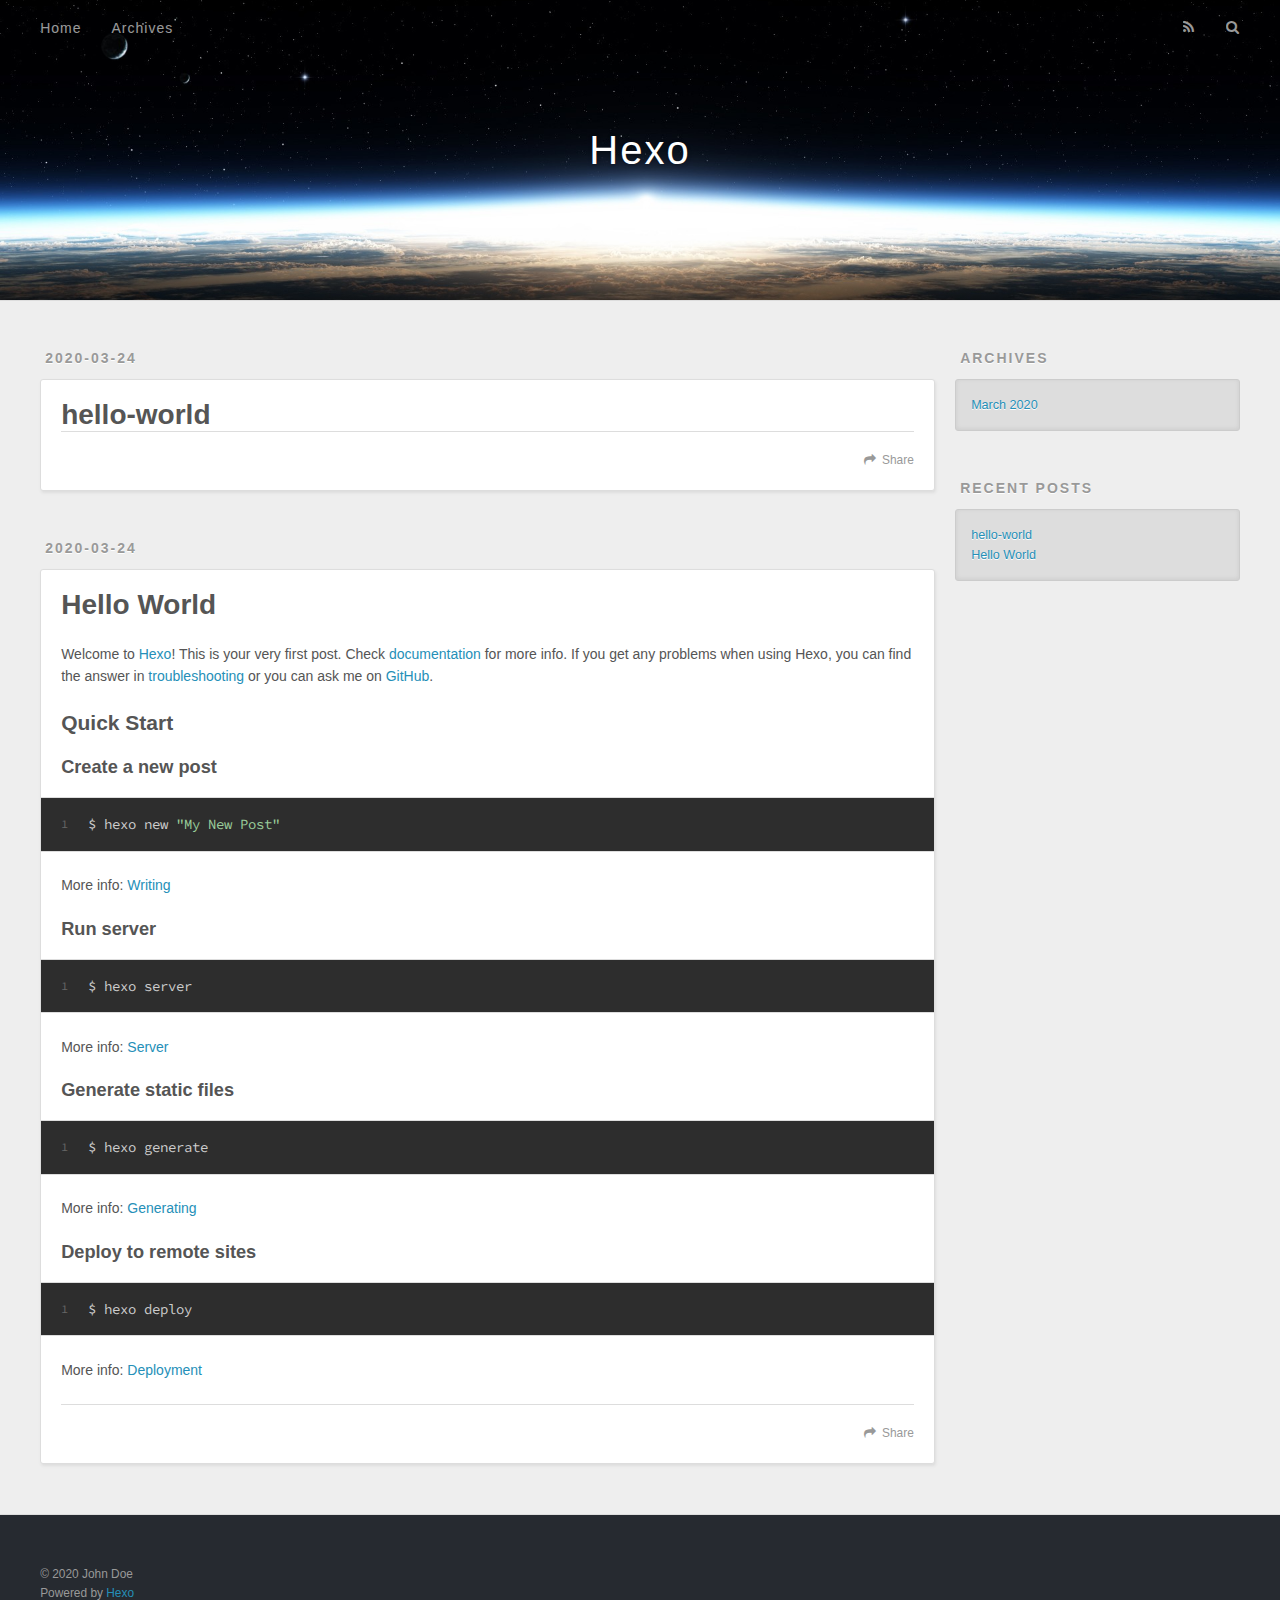
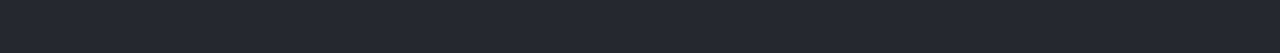
==== index.html @ cfe54799 "Site updated: 2020-03-24 01:51:57" ====
<!DOCTYPE html>
<html>
<head>
  <meta charset="utf-8">
  

  
  <title>Hexo</title>
  <meta name="viewport" content="width=device-width, initial-scale=1, maximum-scale=1">
  <meta property="og:type" content="website">
<meta property="og:title" content="Hexo">
<meta property="og:url" content="http://yoursite.com/index.html">
<meta property="og:site_name" content="Hexo">
<meta property="og:locale" content="en_US">
<meta property="article:author" content="John Doe">
<meta name="twitter:card" content="summary">
  
    <link rel="alternate" href="/atom.xml" title="Hexo" type="application/atom+xml">
  
  
    <link rel="icon" href="/favicon.png">
  
  
    <link href="//fonts.googleapis.com/css?family=Source+Code+Pro" rel="stylesheet" type="text/css">
  
  
<link rel="stylesheet" href="/css/style.css">

<meta name="generator" content="Hexo 4.2.0"></head>

<body>
  <div id="container">
    <div id="wrap">
      <header id="header">
  <div id="banner"></div>
  <div id="header-outer" class="outer">
    <div id="header-title" class="inner">
      <h1 id="logo-wrap">
        <a href="/" id="logo">Hexo</a>
      </h1>
      
    </div>
    <div id="header-inner" class="inner">
      <nav id="main-nav">
        <a id="main-nav-toggle" class="nav-icon"></a>
        
          <a class="main-nav-link" href="/">Home</a>
        
          <a class="main-nav-link" href="/archives">Archives</a>
        
      </nav>
      <nav id="sub-nav">
        
          <a id="nav-rss-link" class="nav-icon" href="/atom.xml" title="RSS Feed"></a>
        
        <a id="nav-search-btn" class="nav-icon" title="Search"></a>
      </nav>
      <div id="search-form-wrap">
        <form action="//google.com/search" method="get" accept-charset="UTF-8" class="search-form"><input type="search" name="q" class="search-form-input" placeholder="Search"><button type="submit" class="search-form-submit">&#xF002;</button><input type="hidden" name="sitesearch" value="http://yoursite.com"></form>
      </div>
    </div>
  </div>
</header>
      <div class="outer">
        <section id="main">
  
    <article id="post-hello-world-1" class="article article-type-post" itemscope itemprop="blogPost">
  <div class="article-meta">
    <a href="/2020/03/24/hello-world-1/" class="article-date">
  <time datetime="2020-03-23T17:51:36.000Z" itemprop="datePublished">2020-03-24</time>
</a>
    
  </div>
  <div class="article-inner">
    
    
      <header class="article-header">
        
  
    <h1 itemprop="name">
      <a class="article-title" href="/2020/03/24/hello-world-1/">hello-world</a>
    </h1>
  

      </header>
    
    <div class="article-entry" itemprop="articleBody">
      
        
      
    </div>
    <footer class="article-footer">
      <a data-url="http://yoursite.com/2020/03/24/hello-world-1/" data-id="ck84rowp70000jws6fnqh5do3" class="article-share-link">Share</a>
      
      
    </footer>
  </div>
  
</article>


  
    <article id="post-hello-world" class="article article-type-post" itemscope itemprop="blogPost">
  <div class="article-meta">
    <a href="/2020/03/24/hello-world/" class="article-date">
  <time datetime="2020-03-23T17:34:14.282Z" itemprop="datePublished">2020-03-24</time>
</a>
    
  </div>
  <div class="article-inner">
    
    
      <header class="article-header">
        
  
    <h1 itemprop="name">
      <a class="article-title" href="/2020/03/24/hello-world/">Hello World</a>
    </h1>
  

      </header>
    
    <div class="article-entry" itemprop="articleBody">
      
        <p>Welcome to <a href="https://hexo.io/" target="_blank" rel="noopener">Hexo</a>! This is your very first post. Check <a href="https://hexo.io/docs/" target="_blank" rel="noopener">documentation</a> for more info. If you get any problems when using Hexo, you can find the answer in <a href="https://hexo.io/docs/troubleshooting.html" target="_blank" rel="noopener">troubleshooting</a> or you can ask me on <a href="https://github.com/hexojs/hexo/issues" target="_blank" rel="noopener">GitHub</a>.</p>
<h2 id="Quick-Start"><a href="#Quick-Start" class="headerlink" title="Quick Start"></a>Quick Start</h2><h3 id="Create-a-new-post"><a href="#Create-a-new-post" class="headerlink" title="Create a new post"></a>Create a new post</h3><figure class="highlight bash"><table><tr><td class="gutter"><pre><span class="line">1</span><br></pre></td><td class="code"><pre><span class="line">$ hexo new <span class="string">"My New Post"</span></span><br></pre></td></tr></table></figure>

<p>More info: <a href="https://hexo.io/docs/writing.html" target="_blank" rel="noopener">Writing</a></p>
<h3 id="Run-server"><a href="#Run-server" class="headerlink" title="Run server"></a>Run server</h3><figure class="highlight bash"><table><tr><td class="gutter"><pre><span class="line">1</span><br></pre></td><td class="code"><pre><span class="line">$ hexo server</span><br></pre></td></tr></table></figure>

<p>More info: <a href="https://hexo.io/docs/server.html" target="_blank" rel="noopener">Server</a></p>
<h3 id="Generate-static-files"><a href="#Generate-static-files" class="headerlink" title="Generate static files"></a>Generate static files</h3><figure class="highlight bash"><table><tr><td class="gutter"><pre><span class="line">1</span><br></pre></td><td class="code"><pre><span class="line">$ hexo generate</span><br></pre></td></tr></table></figure>

<p>More info: <a href="https://hexo.io/docs/generating.html" target="_blank" rel="noopener">Generating</a></p>
<h3 id="Deploy-to-remote-sites"><a href="#Deploy-to-remote-sites" class="headerlink" title="Deploy to remote sites"></a>Deploy to remote sites</h3><figure class="highlight bash"><table><tr><td class="gutter"><pre><span class="line">1</span><br></pre></td><td class="code"><pre><span class="line">$ hexo deploy</span><br></pre></td></tr></table></figure>

<p>More info: <a href="https://hexo.io/docs/one-command-deployment.html" target="_blank" rel="noopener">Deployment</a></p>

      
    </div>
    <footer class="article-footer">
      <a data-url="http://yoursite.com/2020/03/24/hello-world/" data-id="ck84r37rr00008ns600z37lry" class="article-share-link">Share</a>
      
      
    </footer>
  </div>
  
</article>


  


</section>
        
          <aside id="sidebar">
  
    

  
    

  
    
  
    
  <div class="widget-wrap">
    <h3 class="widget-title">Archives</h3>
    <div class="widget">
      <ul class="archive-list"><li class="archive-list-item"><a class="archive-list-link" href="/archives/2020/03/">March 2020</a></li></ul>
    </div>
  </div>


  
    
  <div class="widget-wrap">
    <h3 class="widget-title">Recent Posts</h3>
    <div class="widget">
      <ul>
        
          <li>
            <a href="/2020/03/24/hello-world-1/">hello-world</a>
          </li>
        
          <li>
            <a href="/2020/03/24/hello-world/">Hello World</a>
          </li>
        
      </ul>
    </div>
  </div>

  
</aside>
        
      </div>
      <footer id="footer">
  
  <div class="outer">
    <div id="footer-info" class="inner">
      &copy; 2020 John Doe<br>
      Powered by <a href="http://hexo.io/" target="_blank">Hexo</a>
    </div>
  </div>
</footer>
    </div>
    <nav id="mobile-nav">
  
    <a href="/" class="mobile-nav-link">Home</a>
  
    <a href="/archives" class="mobile-nav-link">Archives</a>
  
</nav>
    

<script src="//ajax.googleapis.com/ajax/libs/jquery/2.0.3/jquery.min.js"></script>


  
<link rel="stylesheet" href="/fancybox/jquery.fancybox.css">

  
<script src="/fancybox/jquery.fancybox.pack.js"></script>




<script src="/js/script.js"></script>




  </div>
</body>
</html>
---- css/style.css ----
body {
  width: 100%;
}
body:before,
body:after {
  content: "";
  display: table;
}
body:after {
  clear: both;
}
html,
body,
div,
span,
applet,
object,
iframe,
h1,
h2,
h3,
h4,
h5,
h6,
p,
blockquote,
pre,
a,
abbr,
acronym,
address,
big,
cite,
code,
del,
dfn,
em,
img,
ins,
kbd,
q,
s,
samp,
small,
strike,
strong,
sub,
sup,
tt,
var,
dl,
dt,
dd,
ol,
ul,
li,
fieldset,
form,
label,
legend,
table,
caption,
tbody,
tfoot,
thead,
tr,
th,
td {
  margin: 0;
  padding: 0;
  border: 0;
  outline: 0;
  font-weight: inherit;
  font-style: inherit;
  font-family: inherit;
  font-size: 100%;
  vertical-align: baseline;
}
body {
  line-height: 1;
  color: #000;
  background: #fff;
}
ol,
ul {
  list-style: none;
}
table {
  border-collapse: separate;
  border-spacing: 0;
  vertical-align: middle;
}
caption,
th,
td {
  text-align: left;
  font-weight: normal;
  vertical-align: middle;
}
a img {
  border: none;
}
input,
button {
  margin: 0;
  padding: 0;
}
input::-moz-focus-inner,
button::-moz-focus-inner {
  border: 0;
  padding: 0;
}
@font-face {
  font-family: FontAwesome;
  font-style: normal;
  font-weight: normal;
  src: url("fonts/fontawesome-webfont.eot?v=#4.0.3");
  src: url("fonts/fontawesome-webfont.eot?#iefix&v=#4.0.3") format("embedded-opentype"), url("fonts/fontawesome-webfont.woff?v=#4.0.3") format("woff"), url("fonts/fontawesome-webfont.ttf?v=#4.0.3") format("truetype"), url("fonts/fontawesome-webfont.svg#fontawesomeregular?v=#4.0.3") format("svg");
}
html,
body,
#container {
  height: 100%;
}
body {
  background: #eee;
  font: 14px -apple-system, BlinkMacSystemFont, "Segoe UI", "Roboto", "Oxygen", "Ubuntu", "Cantarell", "Fira Sans", "Droid Sans", "Helvetica Neue", sans-serif;
  -webkit-text-size-adjust: 100%;
}
.outer {
  max-width: 1220px;
  margin: 0 auto;
  padding: 0 20px;
}
.outer:before,
.outer:after {
  content: "";
  display: table;
}
.outer:after {
  clear: both;
}
.inner {
  display: inline;
  float: left;
  width: 98.33333333333333%;
  margin: 0 0.833333333333333%;
}
.left,
.alignleft {
  float: left;
}
.right,
.alignright {
  float: right;
}
.clear {
  clear: both;
}
#container {
  position: relative;
}
.mobile-nav-on {
  overflow: hidden;
}
#wrap {
  height: 100%;
  width: 100%;
  position: absolute;
  top: 0;
  left: 0;
  -webkit-transition: 0.2s ease-out;
  -moz-transition: 0.2s ease-out;
  -ms-transition: 0.2s ease-out;
  transition: 0.2s ease-out;
  z-index: 1;
  background: #eee;
}
.mobile-nav-on #wrap {
  left: 280px;
}
@media screen and (min-width: 768px) {
  #main {
    display: inline;
    float: left;
    width: 73.33333333333333%;
    margin: 0 0.833333333333333%;
  }
}
.article-date,
.article-category-link,
.archive-year,
.widget-title {
  text-decoration: none;
  text-transform: uppercase;
  letter-spacing: 2px;
  color: #999;
  margin-bottom: 1em;
  margin-left: 5px;
  line-height: 1em;
  text-shadow: 0 1px #fff;
  font-weight: bold;
}
.article-inner,
.archive-article-inner {
  background: #fff;
  -webkit-box-shadow: 1px 2px 3px #ddd;
  box-shadow: 1px 2px 3px #ddd;
  border: 1px solid #ddd;
  border-radius: 3px;
}
.article-entry h1,
.widget h1 {
  font-size: 2em;
}
.article-entry h2,
.widget h2 {
  font-size: 1.5em;
}
.article-entry h3,
.widget h3 {
  font-size: 1.3em;
}
.article-entry h4,
.widget h4 {
  font-size: 1.2em;
}
.article-entry h5,
.widget h5 {
  font-size: 1em;
}
.article-entry h6,
.widget h6 {
  font-size: 1em;
  color: #999;
}
.article-entry hr,
.widget hr {
  border: 1px dashed #ddd;
}
.article-entry strong,
.widget strong {
  font-weight: bold;
}
.article-entry em,
.widget em,
.article-entry cite,
.widget cite {
  font-style: italic;
}
.article-entry sup,
.widget sup,
.article-entry sub,
.widget sub {
  font-size: 0.75em;
  line-height: 0;
  position: relative;
  vertical-align: baseline;
}
.article-entry sup,
.widget sup {
  top: -0.5em;
}
.article-entry sub,
.widget sub {
  bottom: -0.2em;
}
.article-entry small,
.widget small {
  font-size: 0.85em;
}
.article-entry acronym,
.widget acronym,
.article-entry abbr,
.widget abbr {
  border-bottom: 1px dotted;
}
.article-entry ul,
.widget ul,
.article-entry ol,
.widget ol,
.article-entry dl,
.widget dl {
  margin: 0 20px;
  line-height: 1.6em;
}
.article-entry ul ul,
.widget ul ul,
.article-entry ol ul,
.widget ol ul,
.article-entry ul ol,
.widget ul ol,
.article-entry ol ol,
.widget ol ol {
  margin-top: 0;
  margin-bottom: 0;
}
.article-entry ul,
.widget ul {
  list-style: disc;
}
.article-entry ol,
.widget ol {
  list-style: decimal;
}
.article-entry dt,
.widget dt {
  font-weight: bold;
}
#header {
  height: 300px;
  position: relative;
  border-bottom: 1px solid #ddd;
}
#header:before,
#header:after {
  content: "";
  position: absolute;
  left: 0;
  right: 0;
  height: 40px;
}
#header:before {
  top: 0;
  background: -webkit-linear-gradient(rgba(0,0,0,0.2), transparent);
  background: -moz-linear-gradient(rgba(0,0,0,0.2), transparent);
  background: -ms-linear-gradient(rgba(0,0,0,0.2), transparent);
  background: linear-gradient(rgba(0,0,0,0.2), transparent);
}
#header:after {
  bottom: 0;
  background: -webkit-linear-gradient(transparent, rgba(0,0,0,0.2));
  background: -moz-linear-gradient(transparent, rgba(0,0,0,0.2));
  background: -ms-linear-gradient(transparent, rgba(0,0,0,0.2));
  background: linear-gradient(transparent, rgba(0,0,0,0.2));
}
#header-outer {
  height: 100%;
  position: relative;
}
#header-inner {
  position: relative;
  overflow: hidden;
}
#banner {
  position: absolute;
  top: 0;
  left: 0;
  width: 100%;
  height: 100%;
  background: url("images/banner.jpg") center #000;
  -webkit-background-size: cover;
  -moz-background-size: cover;
  background-size: cover;
  z-index: -1;
}
#header-title {
  text-align: center;
  height: 40px;
  position: absolute;
  top: 50%;
  left: 0;
  margin-top: -20px;
}
#logo,
#subtitle {
  text-decoration: none;
  color: #fff;
  font-weight: 300;
  text-shadow: 0 1px 4px rgba(0,0,0,0.3);
}
#logo {
  font-size: 40px;
  line-height: 40px;
  letter-spacing: 2px;
}
#subtitle {
  font-size: 16px;
  line-height: 16px;
  letter-spacing: 1px;
}
#subtitle-wrap {
  margin-top: 16px;
}
#main-nav {
  float: left;
  margin-left: -15px;
}
.nav-icon,
.main-nav-link {
  float: left;
  color: #fff;
  opacity: 0.6;
  text-decoration: none;
  text-shadow: 0 1px rgba(0,0,0,0.2);
  -webkit-transition: opacity 0.2s;
  -moz-transition: opacity 0.2s;
  -ms-transition: opacity 0.2s;
  transition: opacity 0.2s;
  display: block;
  padding: 20px 15px;
}
.nav-icon:hover,
.main-nav-link:hover {
  opacity: 1;
}
.nav-icon {
  font-family: FontAwesome;
  text-align: center;
  font-size: 14px;
  width: 14px;
  height: 14px;
  padding: 20px 15px;
  position: relative;
  cursor: pointer;
}
.main-nav-link {
  font-weight: 300;
  letter-spacing: 1px;
}
@media screen and (max-width: 479px) {
  .main-nav-link {
    display: none;
  }
}
#main-nav-toggle {
  display: none;
}
#main-nav-toggle:before {
  content: "\f0c9";
}
@media screen and (max-width: 479px) {
  #main-nav-toggle {
    display: block;
  }
}
#sub-nav {
  float: right;
  margin-right: -15px;
}
#nav-rss-link:before {
  content: "\f09e";
}
#nav-search-btn:before {
  content: "\f002";
}
#search-form-wrap {
  position: absolute;
  top: 15px;
  width: 150px;
  height: 30px;
  right: -150px;
  opacity: 0;
  -webkit-transition: 0.2s ease-out;
  -moz-transition: 0.2s ease-out;
  -ms-transition: 0.2s ease-out;
  transition: 0.2s ease-out;
}
#search-form-wrap.on {
  opacity: 1;
  right: 0;
}
@media screen and (max-width: 479px) {
  #search-form-wrap {
    width: 100%;
    right: -100%;
  }
}
.search-form {
  position: absolute;
  top: 0;
  left: 0;
  right: 0;
  background: #fff;
  padding: 5px 15px;
  border-radius: 15px;
  -webkit-box-shadow: 0 0 10px rgba(0,0,0,0.3);
  box-shadow: 0 0 10px rgba(0,0,0,0.3);
}
.search-form-input {
  border: none;
  background: none;
  color: #555;
  width: 100%;
  font: 13px -apple-system, BlinkMacSystemFont, "Segoe UI", "Roboto", "Oxygen", "Ubuntu", "Cantarell", "Fira Sans", "Droid Sans", "Helvetica Neue", sans-serif;
  outline: none;
}
.search-form-input::-webkit-search-results-decoration,
.search-form-input::-webkit-search-cancel-button {
  -webkit-appearance: none;
}
.search-form-submit {
  position: absolute;
  top: 50%;
  right: 10px;
  margin-top: -7px;
  font: 13px FontAwesome;
  border: none;
  background: none;
  color: #bbb;
  cursor: pointer;
}
.search-form-submit:hover,
.search-form-submit:focus {
  color: #777;
}
.article {
  margin: 50px 0;
}
.article-inner {
  overflow: hidden;
}
.article-meta:before,
.article-meta:after {
  content: "";
  display: table;
}
.article-meta:after {
  clear: both;
}
.article-date {
  float: left;
}
.article-category {
  float: left;
  line-height: 1em;
  color: #ccc;
  text-shadow: 0 1px #fff;
  margin-left: 8px;
}
.article-category:before {
  content: "\2022";
}
.article-category-link {
  margin: 0 12px 1em;
}
.article-header {
  padding: 20px 20px 0;
}
.article-title {
  text-decoration: none;
  font-size: 2em;
  font-weight: bold;
  color: #555;
  line-height: 1.1em;
  -webkit-transition: color 0.2s;
  -moz-transition: color 0.2s;
  -ms-transition: color 0.2s;
  transition: color 0.2s;
}
a.article-title:hover {
  color: #258fb8;
}
.article-entry {
  color: #555;
  padding: 0 20px;
}
.article-entry:before,
.article-entry:after {
  content: "";
  display: table;
}
.article-entry:after {
  clear: both;
}
.article-entry p,
.article-entry table {
  line-height: 1.6em;
  margin: 1.6em 0;
}
.article-entry h1,
.article-entry h2,
.article-entry h3,
.article-entry h4,
.article-entry h5,
.article-entry h6 {
  font-weight: bold;
}
.article-entry h1,
.article-entry h2,
.article-entry h3,
.article-entry h4,
.article-entry h5,
.article-entry h6 {
  line-height: 1.1em;
  margin: 1.1em 0;
}
.article-entry a {
  color: #258fb8;
  text-decoration: none;
}
.article-entry a:hover {
  text-decoration: underline;
}
.article-entry ul,
.article-entry ol,
.article-entry dl {
  margin-top: 1.6em;
  margin-bottom: 1.6em;
}
.article-entry img,
.article-entry video {
  max-width: 100%;
  height: auto;
  display: block;
  margin: auto;
}
.article-entry iframe {
  border: none;
}
.article-entry table {
  width: 100%;
  border-collapse: collapse;
  border-spacing: 0;
}
.article-entry th {
  font-weight: bold;
  border-bottom: 3px solid #ddd;
  padding-bottom: 0.5em;
}
.article-entry td {
  border-bottom: 1px solid #ddd;
  padding: 10px 0;
}
.article-entry blockquote {
  font-family: Georgia, "Times New Roman", serif;
  font-size: 1.4em;
  margin: 1.6em 20px;
  text-align: center;
}
.article-entry blockquote footer {
  font-size: 14px;
  margin: 1.6em 0;
  font-family: -apple-system, BlinkMacSystemFont, "Segoe UI", "Roboto", "Oxygen", "Ubuntu", "Cantarell", "Fira Sans", "Droid Sans", "Helvetica Neue", sans-serif;
}
.article-entry blockquote footer cite:before {
  content: "—";
  padding: 0 0.5em;
}
.article-entry .pullquote {
  text-align: left;
  width: 45%;
  margin: 0;
}
.article-entry .pullquote.left {
  margin-left: 0.5em;
  margin-right: 1em;
}
.article-entry .pullquote.right {
  margin-right: 0.5em;
  margin-left: 1em;
}
.article-entry .caption {
  color: #999;
  display: block;
  font-size: 0.9em;
  margin-top: 0.5em;
  position: relative;
  text-align: center;
}
.article-entry .video-container {
  position: relative;
  padding-top: 56.25%;
  height: 0;
  overflow: hidden;
}
.article-entry .video-container iframe,
.article-entry .video-container object,
.article-entry .video-container embed {
  position: absolute;
  top: 0;
  left: 0;
  width: 100%;
  height: 100%;
  margin-top: 0;
}
.article-more-link a {
  display: inline-block;
  line-height: 1em;
  padding: 6px 15px;
  border-radius: 15px;
  background: #eee;
  color: #999;
  text-shadow: 0 1px #fff;
  text-decoration: none;
}
.article-more-link a:hover {
  background: #258fb8;
  color: #fff;
  text-decoration: none;
  text-shadow: 0 1px #1e7293;
}
.article-footer {
  font-size: 0.85em;
  line-height: 1.6em;
  border-top: 1px solid #ddd;
  padding-top: 1.6em;
  margin: 0 20px 20px;
}
.article-footer:before,
.article-footer:after {
  content: "";
  display: table;
}
.article-footer:after {
  clear: both;
}
.article-footer a {
  color: #999;
  text-decoration: none;
}
.article-footer a:hover {
  color: #555;
}
.article-tag-list-item {
  float: left;
  margin-right: 10px;
}
.article-tag-list-link:before {
  content: "#";
}
.article-comment-link {
  float: right;
}
.article-comment-link:before {
  content: "\f075";
  font-family: FontAwesome;
  padding-right: 8px;
}
.article-share-link {
  cursor: pointer;
  float: right;
  margin-left: 20px;
}
.article-share-link:before {
  content: "\f064";
  font-family: FontAwesome;
  padding-right: 6px;
}
#article-nav {
  position: relative;
}
#article-nav:before,
#article-nav:after {
  content: "";
  display: table;
}
#article-nav:after {
  clear: both;
}
@media screen and (min-width: 768px) {
  #article-nav {
    margin: 50px 0;
  }
  #article-nav:before {
    width: 8px;
    height: 8px;
    position: absolute;
    top: 50%;
    left: 50%;
    margin-top: -4px;
    margin-left: -4px;
    content: "";
    border-radius: 50%;
    background: #ddd;
    -webkit-box-shadow: 0 1px 2px #fff;
    box-shadow: 0 1px 2px #fff;
  }
}
.article-nav-link-wrap {
  text-decoration: none;
  text-shadow: 0 1px #fff;
  color: #999;
  -webkit-box-sizing: border-box;
  -moz-box-sizing: border-box;
  box-sizing: border-box;
  margin-top: 50px;
  text-align: center;
  display: block;
}
.article-nav-link-wrap:hover {
  color: #555;
}
@media screen and (min-width: 768px) {
  .article-nav-link-wrap {
    width: 50%;
    margin-top: 0;
  }
}
@media screen and (min-width: 768px) {
  #article-nav-newer {
    float: left;
    text-align: right;
    padding-right: 20px;
  }
}
@media screen and (min-width: 768px) {
  #article-nav-older {
    float: right;
    text-align: left;
    padding-left: 20px;
  }
}
.article-nav-caption {
  text-transform: uppercase;
  letter-spacing: 2px;
  color: #ddd;
  line-height: 1em;
  font-weight: bold;
}
#article-nav-newer .article-nav-caption {
  margin-right: -2px;
}
.article-nav-title {
  font-size: 0.85em;
  line-height: 1.6em;
  margin-top: 0.5em;
}
.article-share-box {
  position: absolute;
  display: none;
  background: #fff;
  -webkit-box-shadow: 1px 2px 10px rgba(0,0,0,0.2);
  box-shadow: 1px 2px 10px rgba(0,0,0,0.2);
  border-radius: 3px;
  margin-left: -145px;
  overflow: hidden;
  z-index: 1;
}
.article-share-box.on {
  display: block;
}
.article-share-input {
  width: 100%;
  background: none;
  -webkit-box-sizing: border-box;
  -moz-box-sizing: border-box;
  box-sizing: border-box;
  font: 14px -apple-system, BlinkMacSystemFont, "Segoe UI", "Roboto", "Oxygen", "Ubuntu", "Cantarell", "Fira Sans", "Droid Sans", "Helvetica Neue", sans-serif;
  padding: 0 15px;
  color: #555;
  outline: none;
  border: 1px solid #ddd;
  border-radius: 3px 3px 0 0;
  height: 36px;
  line-height: 36px;
}
.article-share-links {
  background: #eee;
}
.article-share-links:before,
.article-share-links:after {
  content: "";
  display: table;
}
.article-share-links:after {
  clear: both;
}
.article-share-twitter,
.article-share-facebook,
.article-share-pinterest,
.article-share-google {
  width: 50px;
  height: 36px;
  display: block;
  float: left;
  position: relative;
  color: #999;
  text-shadow: 0 1px #fff;
}
.article-share-twitter:before,
.article-share-facebook:before,
.article-share-pinterest:before,
.article-share-google:before {
  font-size: 20px;
  font-family: FontAwesome;
  width: 20px;
  height: 20px;
  position: absolute;
  top: 50%;
  left: 50%;
  margin-top: -10px;
  margin-left: -10px;
  text-align: center;
}
.article-share-twitter:hover,
.article-share-facebook:hover,
.article-share-pinterest:hover,
.article-share-google:hover {
  color: #fff;
}
.article-share-twitter:before {
  content: "\f099";
}
.article-share-twitter:hover {
  background: #00aced;
  text-shadow: 0 1px #008abe;
}
.article-share-facebook:before {
  content: "\f09a";
}
.article-share-facebook:hover {
  background: #3b5998;
  text-shadow: 0 1px #2f477a;
}
.article-share-pinterest:before {
  content: "\f0d2";
}
.article-share-pinterest:hover {
  background: #cb2027;
  text-shadow: 0 1px #a21a1f;
}
.article-share-google:before {
  content: "\f0d5";
}
.article-share-google:hover {
  background: #dd4b39;
  text-shadow: 0 1px #be3221;
}
.article-gallery {
  background: #000;
  position: relative;
}
.article-gallery-photos {
  position: relative;
  overflow: hidden;
}
.article-gallery-img {
  display: none;
  max-width: 100%;
}
.article-gallery-img:first-child {
  display: block;
}
.article-gallery-img.loaded {
  position: absolute;
  display: block;
}
.article-gallery-img img {
  display: block;
  max-width: 100%;
  margin: 0 auto;
}
#comments {
  background: #fff;
  -webkit-box-shadow: 1px 2px 3px #ddd;
  box-shadow: 1px 2px 3px #ddd;
  padding: 20px;
  border: 1px solid #ddd;
  border-radius: 3px;
  margin: 50px 0;
}
#comments a {
  color: #258fb8;
}
.archives-wrap {
  margin: 50px 0;
}
.archives:before,
.archives:after {
  content: "";
  display: table;
}
.archives:after {
  clear: both;
}
.archive-year-wrap {
  margin-bottom: 1em;
}
.archives {
  -webkit-column-gap: 10px;
  -moz-column-gap: 10px;
  column-gap: 10px;
}
@media screen and (min-width: 480px) and (max-width: 767px) {
  .archives {
    -webkit-column-count: 2;
    -moz-column-count: 2;
    column-count: 2;
  }
}
@media screen and (min-width: 768px) {
  .archives {
    -webkit-column-count: 3;
    -moz-column-count: 3;
    column-count: 3;
  }
}
.archive-article {
  -webkit-column-break-inside: avoid;
  page-break-inside: avoid;
  overflow: hidden;
  break-inside: avoid-column;
}
.archive-article-inner {
  padding: 10px;
  margin-bottom: 15px;
}
.archive-article-title {
  text-decoration: none;
  font-weight: bold;
  color: #555;
  -webkit-transition: color 0.2s;
  -moz-transition: color 0.2s;
  -ms-transition: color 0.2s;
  transition: color 0.2s;
  line-height: 1.6em;
}
.archive-article-title:hover {
  color: #258fb8;
}
.archive-article-footer {
  margin-top: 1em;
}
.archive-article-date {
  color: #999;
  text-decoration: none;
  font-size: 0.85em;
  line-height: 1em;
  margin-bottom: 0.5em;
  display: block;
}
#page-nav {
  margin: 50px auto;
  background: #fff;
  -webkit-box-shadow: 1px 2px 3px #ddd;
  box-shadow: 1px 2px 3px #ddd;
  border: 1px solid #ddd;
  border-radius: 3px;
  text-align: center;
  color: #999;
  overflow: hidden;
}
#page-nav:before,
#page-nav:after {
  content: "";
  display: table;
}
#page-nav:after {
  clear: both;
}
#page-nav a,
#page-nav span {
  padding: 10px 20px;
  line-height: 1;
  height: 2ex;
}
#page-nav a {
  color: #999;
  text-decoration: none;
}
#page-nav a:hover {
  background: #999;
  color: #fff;
}
#page-nav .prev {
  float: left;
}
#page-nav .next {
  float: right;
}
#page-nav .page-number {
  display: inline-block;
}
@media screen and (max-width: 479px) {
  #page-nav .page-number {
    display: none;
  }
}
#page-nav .current {
  color: #555;
  font-weight: bold;
}
#page-nav .space {
  color: #ddd;
}
#footer {
  background: #262a30;
  padding: 50px 0;
  border-top: 1px solid #ddd;
  color: #999;
}
#footer a {
  color: #258fb8;
  text-decoration: none;
}
#footer a:hover {
  text-decoration: underline;
}
#footer-info {
  line-height: 1.6em;
  font-size: 0.85em;
}
.article-entry pre,
.article-entry .highlight {
  background: #2d2d2d;
  margin: 0 -20px;
  padding: 15px 20px;
  border-style: solid;
  border-color: #ddd;
  border-width: 1px 0;
  overflow: auto;
  color: #ccc;
  line-height: 22.400000000000002px;
}
.article-entry .highlight .gutter pre,
.article-entry .gist .gist-file .gist-data .line-numbers {
  color: #666;
  font-size: 0.85em;
}
.article-entry pre,
.article-entry code {
  font-family: "Source Code Pro", Consolas, Monaco, Menlo, Consolas, monospace;
}
.article-entry code {
  background: #eee;
  text-shadow: 0 1px #fff;
  padding: 0 0.3em;
}
.article-entry pre code {
  background: none;
  text-shadow: none;
  padding: 0;
}
.article-entry .highlight pre {
  border: none;
  margin: 0;
  padding: 0;
}
.article-entry .highlight table {
  margin: 0;
  width: auto;
}
.article-entry .highlight td {
  border: none;
  padding: 0;
}
.article-entry .highlight figcaption {
  font-size: 0.85em;
  color: #999;
  line-height: 1em;
  margin-bottom: 1em;
}
.article-entry .highlight figcaption:before,
.article-entry .highlight figcaption:after {
  content: "";
  display: table;
}
.article-entry .highlight figcaption:after {
  clear: both;
}
.article-entry .highlight figcaption a {
  float: right;
}
.article-entry .highlight .gutter pre {
  text-align: right;
  padding-right: 20px;
}
.article-entry .highlight .line {
  height: 22.400000000000002px;
}
.article-entry .highlight .line.marked {
  background: #515151;
}
.article-entry .gist {
  margin: 0 -20px;
  border-style: solid;
  border-color: #ddd;
  border-width: 1px 0;
  background: #2d2d2d;
  padding: 15px 20px 15px 0;
}
.article-entry .gist .gist-file {
  border: none;
  font-family: "Source Code Pro", Consolas, Monaco, Menlo, Consolas, monospace;
  margin: 0;
}
.article-entry .gist .gist-file .gist-data {
  background: none;
  border: none;
}
.article-entry .gist .gist-file .gist-data .line-numbers {
  background: none;
  border: none;
  padding: 0 20px 0 0;
}
.article-entry .gist .gist-file .gist-data .line-data {
  padding: 0 !important;
}
.article-entry .gist .gist-file .highlight {
  margin: 0;
  padding: 0;
  border: none;
}
.article-entry .gist .gist-file .gist-meta {
  background: #2d2d2d;
  color: #999;
  font: 0.85em -apple-system, BlinkMacSystemFont, "Segoe UI", "Roboto", "Oxygen", "Ubuntu", "Cantarell", "Fira Sans", "Droid Sans", "Helvetica Neue", sans-serif;
  text-shadow: 0 0;
  padding: 0;
  margin-top: 1em;
  margin-left: 20px;
}
.article-entry .gist .gist-file .gist-meta a {
  color: #258fb8;
  font-weight: normal;
}
.article-entry .gist .gist-file .gist-meta a:hover {
  text-decoration: underline;
}
pre .comment,
pre .title {
  color: #999;
}
pre .variable,
pre .attribute,
pre .tag,
pre .regexp,
pre .ruby .constant,
pre .xml .tag .title,
pre .xml .pi,
pre .xml .doctype,
pre .html .doctype,
pre .css .id,
pre .css .class,
pre .css .pseudo {
  color: #f2777a;
}
pre .number,
pre .preprocessor,
pre .built_in,
pre .literal,
pre .params,
pre .constant {
  color: #f99157;
}
pre .class,
pre .ruby .class .title,
pre .css .rules .attribute {
  color: #9c9;
}
pre .string,
pre .value,
pre .inheritance,
pre .header,
pre .ruby .symbol,
pre .xml .cdata {
  color: #9c9;
}
pre .css .hexcolor {
  color: #6cc;
}
pre .function,
pre .python .decorator,
pre .python .title,
pre .ruby .function .title,
pre .ruby .title .keyword,
pre .perl .sub,
pre .javascript .title,
pre .coffeescript .title {
  color: #69c;
}
pre .keyword,
pre .javascript .function {
  color: #c9c;
}
@media screen and (max-width: 479px) {
  #mobile-nav {
    position: absolute;
    top: 0;
    left: 0;
    width: 280px;
    height: 100%;
    background: #191919;
    border-right: 1px solid #fff;
  }
}
@media screen and (max-width: 479px) {
  .mobile-nav-link {
    display: block;
    color: #999;
    text-decoration: none;
    padding: 15px 20px;
    font-weight: bold;
  }
  .mobile-nav-link:hover {
    color: #fff;
  }
}
@media screen and (min-width: 768px) {
  #sidebar {
    display: inline;
    float: left;
    width: 23.333333333333332%;
    margin: 0 0.833333333333333%;
  }
}
.widget-wrap {
  margin: 50px 0;
}
.widget {
  color: #777;
  text-shadow: 0 1px #fff;
  background: #ddd;
  -webkit-box-shadow: 0 -1px 4px #ccc inset;
  box-shadow: 0 -1px 4px #ccc inset;
  border: 1px solid #ccc;
  padding: 15px;
  border-radius: 3px;
}
.widget a {
  color: #258fb8;
  text-decoration: none;
}
.widget a:hover {
  text-decoration: underline;
}
.widget ul ul,
.widget ol ul,
.widget dl ul,
.widget ul ol,
.widget ol ol,
.widget dl ol,
.widget ul dl,
.widget ol dl,
.widget dl dl {
  margin-left: 15px;
  list-style: disc;
}
.widget {
  line-height: 1.6em;
  word-wrap: break-word;
  font-size: 0.9em;
}
.widget ul,
.widget ol {
  list-style: none;
  margin: 0;
}
.widget ul ul,
.widget ol ul,
.widget ul ol,
.widget ol ol {
  margin: 0 20px;
}
.widget ul ul,
.widget ol ul {
  list-style: disc;
}
.widget ul ol,
.widget ol ol {
  list-style: decimal;
}
.category-list-count,
.tag-list-count,
.archive-list-count {
  padding-left: 5px;
  color: #999;
  font-size: 0.85em;
}
.category-list-count:before,
.tag-list-count:before,
.archive-list-count:before {
  content: "(";
}
.category-list-count:after,
.tag-list-count:after,
.archive-list-count:after {
  content: ")";
}
.tagcloud a {
  margin-right: 5px;
  display: inline-block;
}
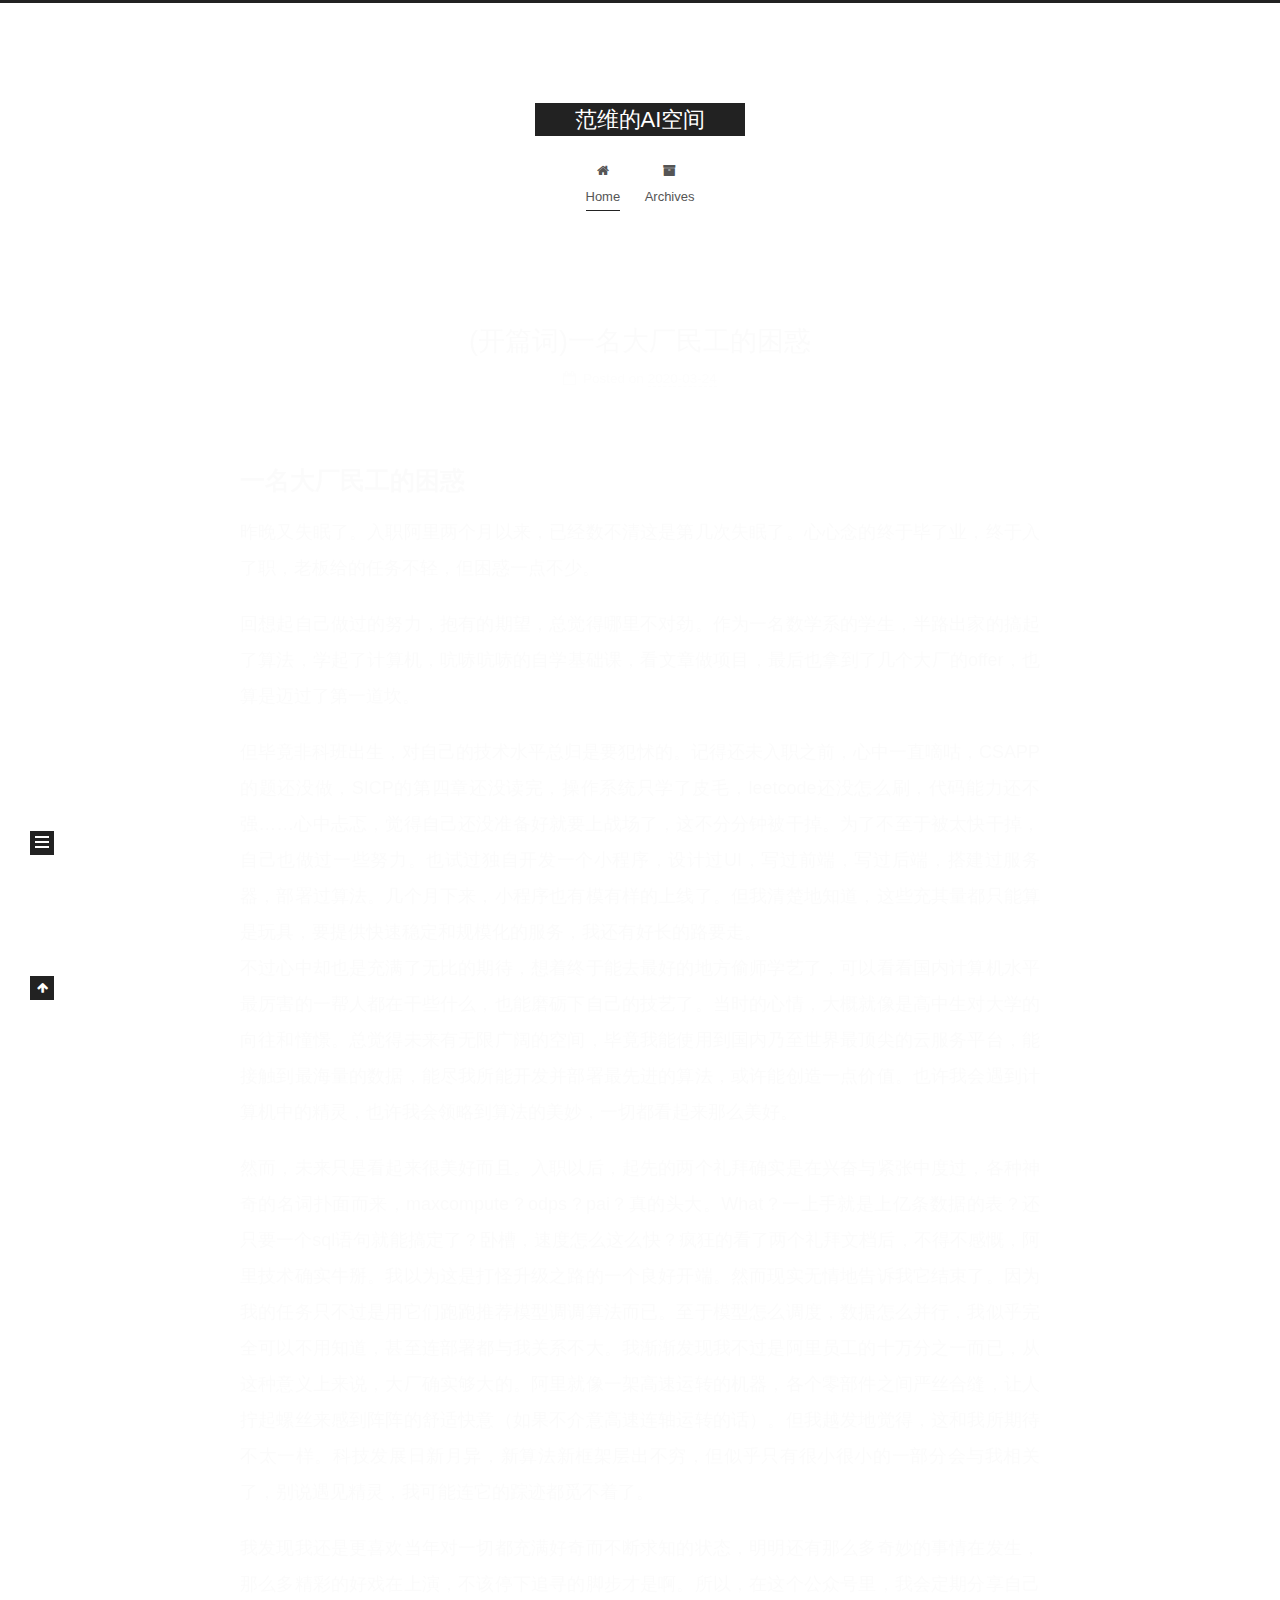
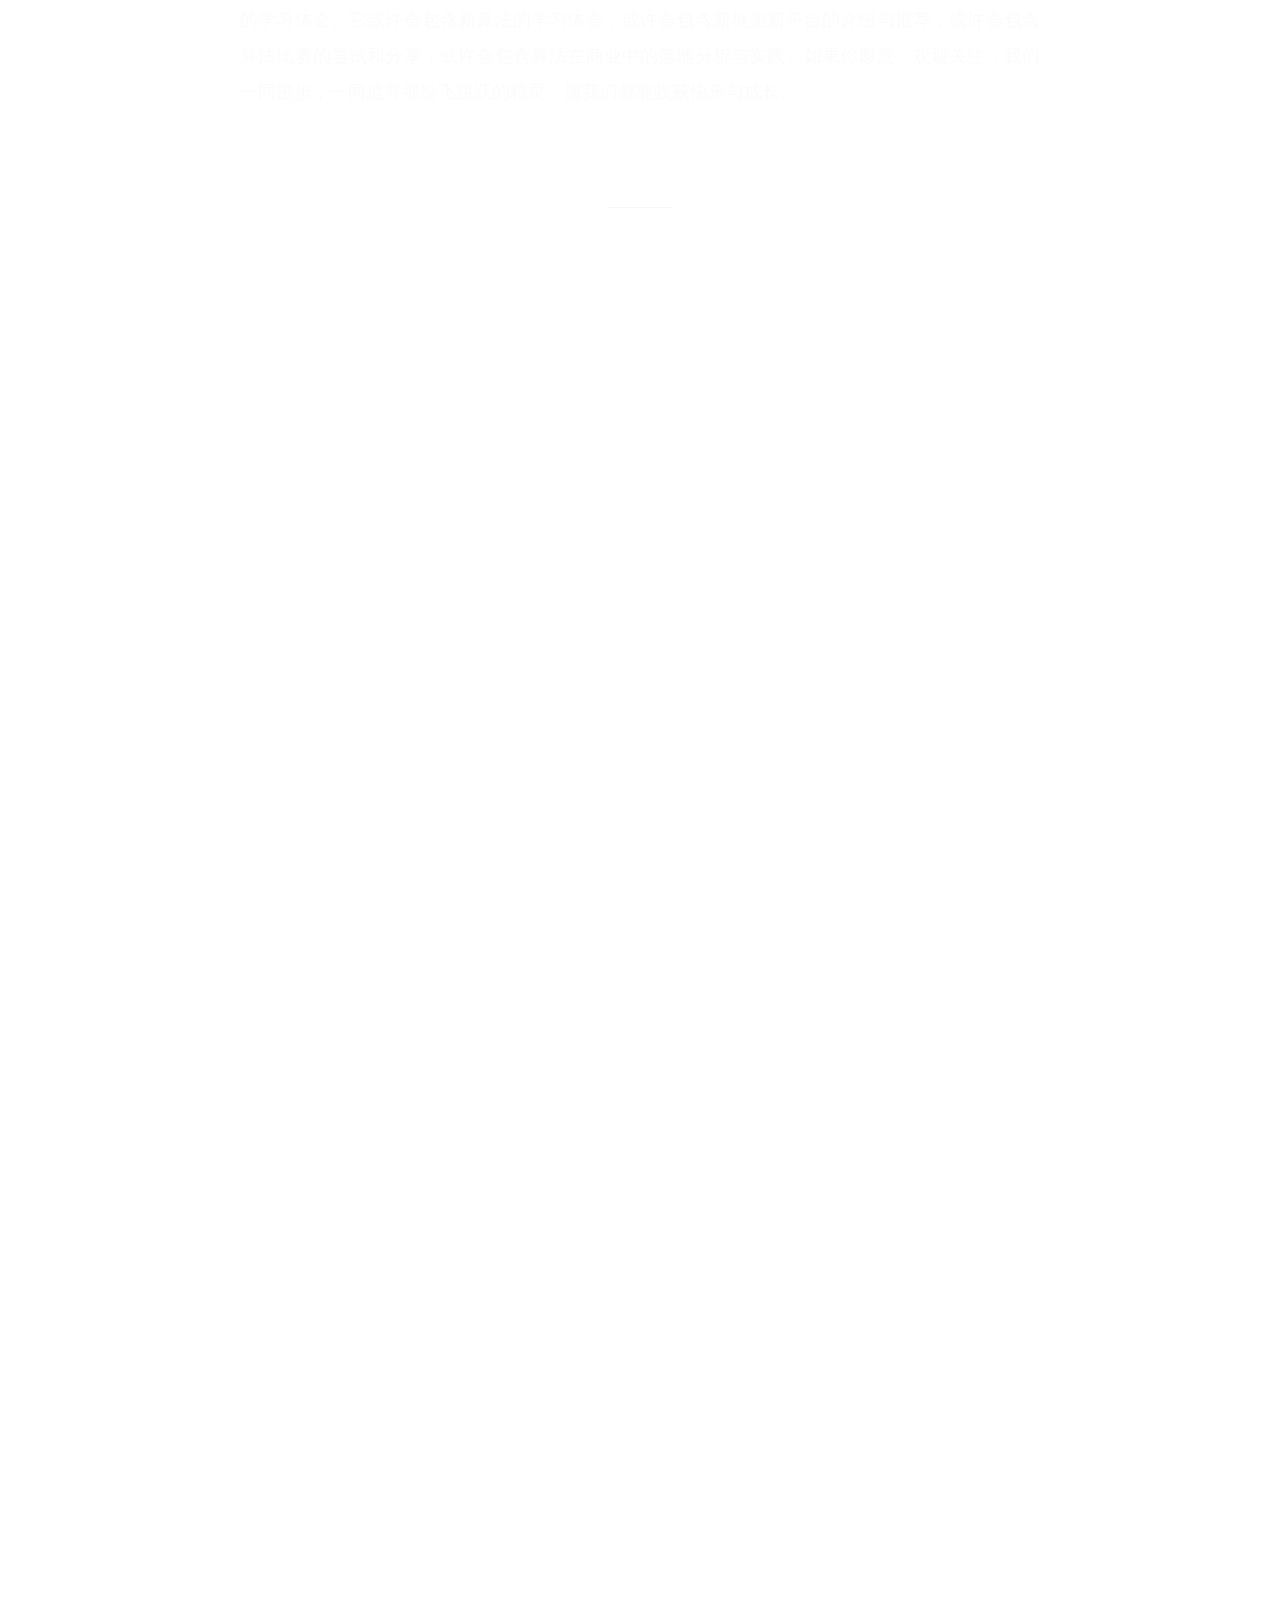
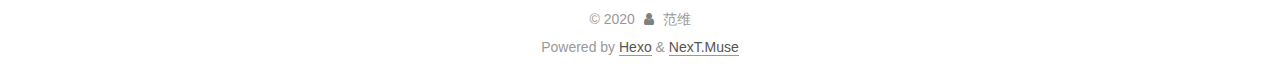
==== commit efcd949b: "Site updated: 2020-03-24 02:16:12" ====
--- a/index.html
+++ b/index.html
@@ -1,128 +1,309 @@
 <!DOCTYPE html>
-<html>
+<html lang="zh-Hans">
 <head>
-  <meta charset="utf-8">
-  
-
-  
-  <title>Hexo</title>
-  <meta name="viewport" content="width=device-width, initial-scale=1, maximum-scale=1">
+  <meta charset="UTF-8">
+<meta name="viewport" content="width=device-width, initial-scale=1, maximum-scale=2">
+<meta name="theme-color" content="#222">
+<meta name="generator" content="Hexo 4.2.0">
+  <link rel="apple-touch-icon" sizes="180x180" href="/images/apple-touch-icon-next.png">
+  <link rel="icon" type="image/png" sizes="32x32" href="/images/favicon-32x32-next.png">
+  <link rel="icon" type="image/png" sizes="16x16" href="/images/favicon-16x16-next.png">
+  <link rel="mask-icon" href="/images/logo.svg" color="#222">
+
+<link rel="stylesheet" href="/css/main.css">
+
+
+<link rel="stylesheet" href="/lib/font-awesome/css/font-awesome.min.css">
+
+<script id="hexo-configurations">
+    var NexT = window.NexT || {};
+    var CONFIG = {"hostname":"fanweiai.github.io","root":"/","scheme":"Muse","version":"7.7.2","exturl":false,"sidebar":{"position":"left","display":"post","padding":18,"offset":12,"onmobile":false},"copycode":{"enable":false,"show_result":false,"style":null},"back2top":{"enable":true,"sidebar":false,"scrollpercent":false},"bookmark":{"enable":false,"color":"#222","save":"auto"},"fancybox":false,"mediumzoom":false,"lazyload":false,"pangu":false,"comments":{"style":"tabs","active":null,"storage":true,"lazyload":false,"nav":null},"algolia":{"hits":{"per_page":10},"labels":{"input_placeholder":"Search for Posts","hits_empty":"We didn't find any results for the search: ${query}","hits_stats":"${hits} results found in ${time} ms"}},"localsearch":{"enable":false,"trigger":"auto","top_n_per_article":1,"unescape":false,"preload":false},"motion":{"enable":true,"async":false,"transition":{"post_block":"fadeIn","post_header":"slideDownIn","post_body":"slideDownIn","coll_header":"slideLeftIn","sidebar":"slideUpIn"}}};
+  </script>
+
   <meta property="og:type" content="website">
-<meta property="og:title" content="Hexo">
-<meta property="og:url" content="http://yoursite.com/index.html">
-<meta property="og:site_name" content="Hexo">
-<meta property="og:locale" content="en_US">
-<meta property="article:author" content="John Doe">
+<meta property="og:title" content="范维的AI空间">
+<meta property="og:url" content="https://fanweiai.github.io/index.html">
+<meta property="og:site_name" content="范维的AI空间">
+<meta property="article:author" content="范维">
 <meta name="twitter:card" content="summary">
-  
-    <link rel="alternate" href="/atom.xml" title="Hexo" type="application/atom+xml">
-  
-  
-    <link rel="icon" href="/favicon.png">
-  
-  
-    <link href="//fonts.googleapis.com/css?family=Source+Code+Pro" rel="stylesheet" type="text/css">
-  
-  
-<link rel="stylesheet" href="/css/style.css">
-
-<meta name="generator" content="Hexo 4.2.0"></head>
-
-<body>
-  <div id="container">
-    <div id="wrap">
-      <header id="header">
-  <div id="banner"></div>
-  <div id="header-outer" class="outer">
-    <div id="header-title" class="inner">
-      <h1 id="logo-wrap">
-        <a href="/" id="logo">Hexo</a>
-      </h1>
-      
-    </div>
-    <div id="header-inner" class="inner">
-      <nav id="main-nav">
-        <a id="main-nav-toggle" class="nav-icon"></a>
-        
-          <a class="main-nav-link" href="/">Home</a>
-        
-          <a class="main-nav-link" href="/archives">Archives</a>
-        
-      </nav>
-      <nav id="sub-nav">
-        
-          <a id="nav-rss-link" class="nav-icon" href="/atom.xml" title="RSS Feed"></a>
-        
-        <a id="nav-search-btn" class="nav-icon" title="Search"></a>
-      </nav>
-      <div id="search-form-wrap">
-        <form action="//google.com/search" method="get" accept-charset="UTF-8" class="search-form"><input type="search" name="q" class="search-form-input" placeholder="Search"><button type="submit" class="search-form-submit">&#xF002;</button><input type="hidden" name="sitesearch" value="http://yoursite.com"></form>
-      </div>
-    </div>
-  </div>
-</header>
-      <div class="outer">
-        <section id="main">
-  
-    <article id="post-hello-world-1" class="article article-type-post" itemscope itemprop="blogPost">
-  <div class="article-meta">
-    <a href="/2020/03/24/hello-world-1/" class="article-date">
-  <time datetime="2020-03-23T17:51:36.000Z" itemprop="datePublished">2020-03-24</time>
-</a>
-    
-  </div>
-  <div class="article-inner">
-    
-    
-      <header class="article-header">
-        
-  
-    <h1 itemprop="name">
-      <a class="article-title" href="/2020/03/24/hello-world-1/">hello-world</a>
-    </h1>
-  
-
+
+<link rel="canonical" href="https://fanweiai.github.io/">
+
+
+<script id="page-configurations">
+  // https://hexo.io/docs/variables.html
+  CONFIG.page = {
+    sidebar: "",
+    isHome : true,
+    isPost : false,
+    lang   : 'zh-Hans'
+  };
+</script>
+
+  <title>范维的AI空间</title>
+  
+
+
+
+
+
+
+  <noscript>
+  <style>
+  .use-motion .brand,
+  .use-motion .menu-item,
+  .sidebar-inner,
+  .use-motion .post-block,
+  .use-motion .pagination,
+  .use-motion .comments,
+  .use-motion .post-header,
+  .use-motion .post-body,
+  .use-motion .collection-header { opacity: initial; }
+
+  .use-motion .site-title,
+  .use-motion .site-subtitle {
+    opacity: initial;
+    top: initial;
+  }
+
+  .use-motion .logo-line-before i { left: initial; }
+  .use-motion .logo-line-after i { right: initial; }
+  </style>
+</noscript>
+
+</head>
+
+<body itemscope itemtype="http://schema.org/WebPage">
+  <div class="container use-motion">
+    <div class="headband"></div>
+
+    <header class="header" itemscope itemtype="http://schema.org/WPHeader">
+      <div class="header-inner"><div class="site-brand-container">
+  <div class="site-nav-toggle">
+    <div class="toggle" aria-label="Toggle navigation bar">
+      <span class="toggle-line toggle-line-first"></span>
+      <span class="toggle-line toggle-line-middle"></span>
+      <span class="toggle-line toggle-line-last"></span>
+    </div>
+  </div>
+
+  <div class="site-meta">
+
+    <a href="/" class="brand" rel="start">
+      <span class="logo-line-before"><i></i></span>
+      <h1 class="site-title">范维的AI空间</h1>
+      <span class="logo-line-after"><i></i></span>
+    </a>
+  </div>
+
+  <div class="site-nav-right">
+    <div class="toggle popup-trigger">
+    </div>
+  </div>
+</div>
+
+
+
+
+<nav class="site-nav">
+  <ul id="menu" class="menu">
+        <li class="menu-item menu-item-home">
+
+    <a href="/" rel="section"><i class="fa fa-fw fa-home"></i>Home</a>
+
+  </li>
+        <li class="menu-item menu-item-archives">
+
+    <a href="/archives/" rel="section"><i class="fa fa-fw fa-archive"></i>Archives</a>
+
+  </li>
+  </ul>
+</nav>
+
+
+
+
+</div>
+    </header>
+
+    
+  <div class="back-to-top">
+    <i class="fa fa-arrow-up"></i>
+    <span>0%</span>
+  </div>
+
+
+    <main class="main">
+      <div class="main-inner">
+        <div class="content-wrap">
+          
+
+          <div class="content index">
+            
+
+  <div class="posts-expand">
+        
+  
+  
+  <article itemscope itemtype="http://schema.org/Article" class="post-block" lang="zh-Hans">
+    <link itemprop="mainEntityOfPage" href="https://fanweiai.github.io/2020/03/24/(%E5%BC%80%E7%AF%87%E8%AF%8D)%E4%B8%80%E5%90%8D%E5%A4%A7%E5%8E%82%E6%B0%91%E5%B7%A5%E7%9A%84%E5%9B%B0%E6%83%91/">
+
+    <span hidden itemprop="author" itemscope itemtype="http://schema.org/Person">
+      <meta itemprop="image" content="/images/avatar.gif">
+      <meta itemprop="name" content="范维">
+      <meta itemprop="description" content="">
+    </span>
+
+    <span hidden itemprop="publisher" itemscope itemtype="http://schema.org/Organization">
+      <meta itemprop="name" content="范维的AI空间">
+    </span>
+      <header class="post-header">
+        <h2 class="post-title" itemprop="name headline">
+          
+            <a href="/2020/03/24/(%E5%BC%80%E7%AF%87%E8%AF%8D)%E4%B8%80%E5%90%8D%E5%A4%A7%E5%8E%82%E6%B0%91%E5%B7%A5%E7%9A%84%E5%9B%B0%E6%83%91/" class="post-title-link" itemprop="url">(开篇词)一名大厂民工的困惑</a>
+        </h2>
+
+        <div class="post-meta">
+            <span class="post-meta-item">
+              <span class="post-meta-item-icon">
+                <i class="fa fa-calendar-o"></i>
+              </span>
+              <span class="post-meta-item-text">Posted on</span>
+
+              <time title="Created: 2020-03-24 02:16:02" itemprop="dateCreated datePublished" datetime="2020-03-24T02:16:02+08:00">2020-03-24</time>
+            </span>
+
+          
+
+        </div>
       </header>
-    
-    <div class="article-entry" itemprop="articleBody">
-      
-        
-      
-    </div>
-    <footer class="article-footer">
-      <a data-url="http://yoursite.com/2020/03/24/hello-world-1/" data-id="ck84rowp70000jws6fnqh5do3" class="article-share-link">Share</a>
-      
-      
-    </footer>
-  </div>
-  
-</article>
-
-
-  
-    <article id="post-hello-world" class="article article-type-post" itemscope itemprop="blogPost">
-  <div class="article-meta">
-    <a href="/2020/03/24/hello-world/" class="article-date">
-  <time datetime="2020-03-23T17:34:14.282Z" itemprop="datePublished">2020-03-24</time>
-</a>
-    
-  </div>
-  <div class="article-inner">
-    
-    
-      <header class="article-header">
-        
-  
-    <h1 itemprop="name">
-      <a class="article-title" href="/2020/03/24/hello-world/">Hello World</a>
-    </h1>
-  
-
+
+    
+    
+    
+    <div class="post-body" itemprop="articleBody">
+
+      
+          <h2 id="一名大厂民工的困惑"><a href="#一名大厂民工的困惑" class="headerlink" title="一名大厂民工的困惑"></a>一名大厂民工的困惑</h2><p>昨晚又失眠了。入职阿里两个月以来，已经数不清这是第几次失眠了。心心念的终于毕了业，终于入了职，老板给的任务不轻，但困惑一点不少。</p>
+<p>回想起自己做过的努力，抱有的期望，总觉得哪里不对劲。作为一名数学系的学生，半路出家的搞起了算法，学起了计算机，吭哧吭哧的自学基础课，看文章做项目，最后也拿到了几个大厂的offer，也算是迈过了第一道坎。</p>
+<p>但毕竟非科班出生，对自己的技术水平总归是要犯怵的。记得还未入职之前，心中一直嘀咕，CSAPP的题还没做，SICP的第四章还没读完，操作系统只学了皮毛，leetcode还没怎么刷，代码能力还不强……心中忐忑，觉得自己还没准备好就要上战场了，这不分分钟被干掉。为了不至于被太快干掉，自己也做过一些努力。也试过独自开发一个小程序，设计过UI，写过前端，写过后端，搭建过服务器，部署过算法。几个月下来，小程序也有模有样的上线了。但我清楚地知道，这些充其量都只能算是玩具，要提供快速稳定和规模化的服务，我还有好长的路要走。<br>不过心中却也是充满了无比的期待，想着终于能去最好的地方偷师学艺了，可以看看国内计算机水平最厉害的一帮人都在干些什么，也能磨砺下自己的技艺了。当时的心情，大概就像是高中生对大学的向往和憧憬。总觉得未来有无限广阔的空间，毕竟我能使用到国内乃至世界最顶尖的云服务平台，能接触到最海量的数据，能尽我所能开发并部署最先进的算法，或许能创造一点价值。也许我会遇到计算机中的精灵，也许我会领略到算法的美妙，一切都看起来那么美好。</p>
+<p>然而，未来只是看起来很美好而且。入职以后，起先的两个礼拜确实是在兴奋与紧张中度过，各种神奇的名词扑面而来，maxcompute？odps？pai？真的头大。What？一上手就是上亿条数据的表？还只要一个sql语句就能搞定了？卧槽，速度怎么这么快？疯狂的看了两个礼拜文档后，不得不感慨，阿里技术确实牛掰。我以为这是打怪升级之路的一个良好开端。然而现实无情地告诉我它结束了。因为我的任务只不过是用它们跑跑推荐模型调调算法而已。至于模型怎么调度，数据怎么并行，我似乎完全可以不用知道，甚至连部署都与我关系不大。我渐渐发现我不过是阿里员工的十万分之一而已，从这种意义上来说，大厂确实够大的。阿里就像一架高速运转的机器，各个零部件之间严丝合缝，让人拧起螺丝来感到阵阵的舒适快意（如果不介意高速连轴运转的话）。但我越发地觉得，这和我所期待不太一样。科技发展日新月异，新算法新框架层出不穷，但似乎只有很小很小的一部分会与我相关了，别说遇见精灵，我可能连它的踪迹都觅不着了。</p>
+<p>我发现我还是更喜欢当年对一切都充满好奇而不断求知的状态，明明还有那么多奇妙的事情在发生，那么多精彩的好戏在上演，不该停下追寻的脚步才是啊。所以，在这个公众号里，我会定期分享自己的学习体会。它或许会包含新算法的学习体会，或许会包含新框架新平台的介绍与推荐，或许会包含算法比赛的尝试和分享，或许会包含算法在商业中的落地分析与实践。如果你愿意，欢迎关注，我们一同进步，一同追寻那纷飞跳跃的精灵。愿我们都能收获快乐与成长。</p>
+
+      
+    </div>
+
+    
+    
+    
+      <footer class="post-footer">
+        <div class="post-eof"></div>
+      </footer>
+  </article>
+  
+  
+  
+
+        
+  
+  
+  <article itemscope itemtype="http://schema.org/Article" class="post-block" lang="zh-Hans">
+    <link itemprop="mainEntityOfPage" href="https://fanweiai.github.io/2020/03/24/hello-world-1/">
+
+    <span hidden itemprop="author" itemscope itemtype="http://schema.org/Person">
+      <meta itemprop="image" content="/images/avatar.gif">
+      <meta itemprop="name" content="范维">
+      <meta itemprop="description" content="">
+    </span>
+
+    <span hidden itemprop="publisher" itemscope itemtype="http://schema.org/Organization">
+      <meta itemprop="name" content="范维的AI空间">
+    </span>
+      <header class="post-header">
+        <h2 class="post-title" itemprop="name headline">
+          
+            <a href="/2020/03/24/hello-world-1/" class="post-title-link" itemprop="url">hello-world</a>
+        </h2>
+
+        <div class="post-meta">
+            <span class="post-meta-item">
+              <span class="post-meta-item-icon">
+                <i class="fa fa-calendar-o"></i>
+              </span>
+              <span class="post-meta-item-text">Posted on</span>
+
+              <time title="Created: 2020-03-24 01:51:36" itemprop="dateCreated datePublished" datetime="2020-03-24T01:51:36+08:00">2020-03-24</time>
+            </span>
+
+          
+
+        </div>
       </header>
-    
-    <div class="article-entry" itemprop="articleBody">
-      
-        <p>Welcome to <a href="https://hexo.io/" target="_blank" rel="noopener">Hexo</a>! This is your very first post. Check <a href="https://hexo.io/docs/" target="_blank" rel="noopener">documentation</a> for more info. If you get any problems when using Hexo, you can find the answer in <a href="https://hexo.io/docs/troubleshooting.html" target="_blank" rel="noopener">troubleshooting</a> or you can ask me on <a href="https://github.com/hexojs/hexo/issues" target="_blank" rel="noopener">GitHub</a>.</p>
+
+    
+    
+    
+    <div class="post-body" itemprop="articleBody">
+
+      
+          
+      
+    </div>
+
+    
+    
+    
+      <footer class="post-footer">
+        <div class="post-eof"></div>
+      </footer>
+  </article>
+  
+  
+  
+
+        
+  
+  
+  <article itemscope itemtype="http://schema.org/Article" class="post-block" lang="zh-Hans">
+    <link itemprop="mainEntityOfPage" href="https://fanweiai.github.io/2020/03/24/hello-world/">
+
+    <span hidden itemprop="author" itemscope itemtype="http://schema.org/Person">
+      <meta itemprop="image" content="/images/avatar.gif">
+      <meta itemprop="name" content="范维">
+      <meta itemprop="description" content="">
+    </span>
+
+    <span hidden itemprop="publisher" itemscope itemtype="http://schema.org/Organization">
+      <meta itemprop="name" content="范维的AI空间">
+    </span>
+      <header class="post-header">
+        <h2 class="post-title" itemprop="name headline">
+          
+            <a href="/2020/03/24/hello-world/" class="post-title-link" itemprop="url">Hello World</a>
+        </h2>
+
+        <div class="post-meta">
+            <span class="post-meta-item">
+              <span class="post-meta-item-icon">
+                <i class="fa fa-calendar-o"></i>
+              </span>
+              <span class="post-meta-item-text">Posted on</span>
+
+              <time title="Created: 2020-03-24 01:34:14" itemprop="dateCreated datePublished" datetime="2020-03-24T01:34:14+08:00">2020-03-24</time>
+            </span>
+
+          
+
+        </div>
+      </header>
+
+    
+    
+    
+    <div class="post-body" itemprop="articleBody">
+
+      
+          <p>Welcome to <a href="https://hexo.io/" target="_blank" rel="noopener">Hexo</a>! This is your very first post. Check <a href="https://hexo.io/docs/" target="_blank" rel="noopener">documentation</a> for more info. If you get any problems when using Hexo, you can find the answer in <a href="https://hexo.io/docs/troubleshooting.html" target="_blank" rel="noopener">troubleshooting</a> or you can ask me on <a href="https://github.com/hexojs/hexo/issues" target="_blank" rel="noopener">GitHub</a>.</p>
 <h2 id="Quick-Start"><a href="#Quick-Start" class="headerlink" title="Quick Start"></a>Quick Start</h2><h3 id="Create-a-new-post"><a href="#Create-a-new-post" class="headerlink" title="Create a new post"></a>Create a new post</h3><figure class="highlight bash"><table><tr><td class="gutter"><pre><span class="line">1</span><br></pre></td><td class="code"><pre><span class="line">$ hexo new <span class="string">"My New Post"</span></span><br></pre></td></tr></table></figure>
 
 <p>More info: <a href="https://hexo.io/docs/writing.html" target="_blank" rel="noopener">Writing</a></p>
@@ -138,99 +319,172 @@
 
       
     </div>
-    <footer class="article-footer">
-      <a data-url="http://yoursite.com/2020/03/24/hello-world/" data-id="ck84r37rr00008ns600z37lry" class="article-share-link">Share</a>
-      
-      
+
+    
+    
+    
+      <footer class="post-footer">
+        <div class="post-eof"></div>
+      </footer>
+  </article>
+  
+  
+  
+
+  </div>
+
+  
+
+
+
+          </div>
+          
+
+<script>
+  window.addEventListener('tabs:register', () => {
+    let { activeClass } = CONFIG.comments;
+    if (CONFIG.comments.storage) {
+      activeClass = localStorage.getItem('comments_active') || activeClass;
+    }
+    if (activeClass) {
+      let activeTab = document.querySelector(`a[href="#comment-${activeClass}"]`);
+      if (activeTab) {
+        activeTab.click();
+      }
+    }
+  });
+  if (CONFIG.comments.storage) {
+    window.addEventListener('tabs:click', event => {
+      if (!event.target.matches('.tabs-comment .tab-content .tab-pane')) return;
+      let commentClass = event.target.classList[1];
+      localStorage.setItem('comments_active', commentClass);
+    });
+  }
+</script>
+
+        </div>
+          
+  
+  <div class="toggle sidebar-toggle">
+    <span class="toggle-line toggle-line-first"></span>
+    <span class="toggle-line toggle-line-middle"></span>
+    <span class="toggle-line toggle-line-last"></span>
+  </div>
+
+  <aside class="sidebar">
+    <div class="sidebar-inner">
+
+      <ul class="sidebar-nav motion-element">
+        <li class="sidebar-nav-toc">
+          Table of Contents
+        </li>
+        <li class="sidebar-nav-overview">
+          Overview
+        </li>
+      </ul>
+
+      <!--noindex-->
+      <div class="post-toc-wrap sidebar-panel">
+      </div>
+      <!--/noindex-->
+
+      <div class="site-overview-wrap sidebar-panel">
+        <div class="site-author motion-element" itemprop="author" itemscope itemtype="http://schema.org/Person">
+  <p class="site-author-name" itemprop="name">范维</p>
+  <div class="site-description" itemprop="description"></div>
+</div>
+<div class="site-state-wrap motion-element">
+  <nav class="site-state">
+      <div class="site-state-item site-state-posts">
+          <a href="/archives/">
+        
+          <span class="site-state-item-count">3</span>
+          <span class="site-state-item-name">posts</span>
+        </a>
+      </div>
+  </nav>
+</div>
+
+
+
+      </div>
+
+    </div>
+  </aside>
+  <div id="sidebar-dimmer"></div>
+
+
+      </div>
+    </main>
+
+    <footer class="footer">
+      <div class="footer-inner">
+        
+
+        
+
+<div class="copyright">
+  
+  &copy; 
+  <span itemprop="copyrightYear">2020</span>
+  <span class="with-love">
+    <i class="fa fa-user"></i>
+  </span>
+  <span class="author" itemprop="copyrightHolder">范维</span>
+</div>
+  <div class="powered-by">Powered by <a href="https://hexo.io/" class="theme-link" rel="noopener" target="_blank">Hexo</a> & <a href="https://muse.theme-next.org/" class="theme-link" rel="noopener" target="_blank">NexT.Muse</a>
+  </div>
+
+        
+
+
+
+
+
+
+
+
+      </div>
     </footer>
   </div>
-  
-</article>
-
-
-  
-
-
-</section>
-        
-          <aside id="sidebar">
-  
-    
-
-  
-    
-
-  
-    
-  
-    
-  <div class="widget-wrap">
-    <h3 class="widget-title">Archives</h3>
-    <div class="widget">
-      <ul class="archive-list"><li class="archive-list-item"><a class="archive-list-link" href="/archives/2020/03/">March 2020</a></li></ul>
-    </div>
-  </div>
-
-
-  
-    
-  <div class="widget-wrap">
-    <h3 class="widget-title">Recent Posts</h3>
-    <div class="widget">
-      <ul>
-        
-          <li>
-            <a href="/2020/03/24/hello-world-1/">hello-world</a>
-          </li>
-        
-          <li>
-            <a href="/2020/03/24/hello-world/">Hello World</a>
-          </li>
-        
-      </ul>
-    </div>
-  </div>
-
-  
-</aside>
-        
-      </div>
-      <footer id="footer">
-  
-  <div class="outer">
-    <div id="footer-info" class="inner">
-      &copy; 2020 John Doe<br>
-      Powered by <a href="http://hexo.io/" target="_blank">Hexo</a>
-    </div>
-  </div>
-</footer>
-    </div>
-    <nav id="mobile-nav">
-  
-    <a href="/" class="mobile-nav-link">Home</a>
-  
-    <a href="/archives" class="mobile-nav-link">Archives</a>
-  
-</nav>
-    
-
-<script src="//ajax.googleapis.com/ajax/libs/jquery/2.0.3/jquery.min.js"></script>
-
-
-  
-<link rel="stylesheet" href="/fancybox/jquery.fancybox.css">
-
-  
-<script src="/fancybox/jquery.fancybox.pack.js"></script>
-
-
-
-
-<script src="/js/script.js"></script>
-
-
-
-
-  </div>
+
+  
+  <script src="/lib/anime.min.js"></script>
+  <script src="/lib/velocity/velocity.min.js"></script>
+  <script src="/lib/velocity/velocity.ui.min.js"></script>
+
+<script src="/js/utils.js"></script>
+
+<script src="/js/motion.js"></script>
+
+
+<script src="/js/schemes/muse.js"></script>
+
+
+<script src="/js/next-boot.js"></script>
+
+
+
+
+  
+
+
+
+
+
+
+
+
+
+
+
+
+
+
+
+  
+
+  
+
 </body>
-</html>+</html>
--- a/css/main.css
+++ b/css/main.css
@@ -0,0 +1,2296 @@
+:root {
+  --body-bg-color: #fff;
+  --content-bg-color: #fff;
+  --card-bg-color: #f5f5f5;
+  --text-color: #555;
+  --link-color: #555;
+  --link-hover-color: #222;
+  --brand-color: #fff;
+  --brand-hover-color: #fff;
+  --table-row-odd-bg-color: #f9f9f9;
+  --table-row-hover-bg-color: #f5f5f5;
+  --menu-item-bg-color: #f5f5f5;
+  --btn-default-bg: #222;
+  --btn-default-color: #fff;
+  --btn-default-border-color: #222;
+  --btn-default-hover-bg: #fff;
+  --btn-default-hover-color: #222;
+  --btn-default-hover-border-color: #222;
+}
+html {
+  line-height: 1.15; /* 1 */
+  -webkit-text-size-adjust: 100%; /* 2 */
+}
+body {
+  margin: 0;
+}
+main {
+  display: block;
+}
+h1 {
+  font-size: 2em;
+  margin: 0.67em 0;
+}
+hr {
+  box-sizing: content-box; /* 1 */
+  height: 0; /* 1 */
+  overflow: visible; /* 2 */
+}
+pre {
+  font-family: monospace, monospace; /* 1 */
+  font-size: 1em; /* 2 */
+}
+a {
+  background: transparent;
+}
+abbr[title] {
+  border-bottom: none; /* 1 */
+  text-decoration: underline; /* 2 */
+  text-decoration: underline dotted; /* 2 */
+}
+b,
+strong {
+  font-weight: bolder;
+}
+code,
+kbd,
+samp {
+  font-family: monospace, monospace; /* 1 */
+  font-size: 1em; /* 2 */
+}
+small {
+  font-size: 80%;
+}
+sub,
+sup {
+  font-size: 75%;
+  line-height: 0;
+  position: relative;
+  vertical-align: baseline;
+}
+sub {
+  bottom: -0.25em;
+}
+sup {
+  top: -0.5em;
+}
+img {
+  border-style: none;
+}
+button,
+input,
+optgroup,
+select,
+textarea {
+  font-family: inherit; /* 1 */
+  font-size: 100%; /* 1 */
+  line-height: 1.15; /* 1 */
+  margin: 0; /* 2 */
+}
+button,
+input {
+/* 1 */
+  overflow: visible;
+}
+button,
+select {
+/* 1 */
+  text-transform: none;
+}
+button,
+[type='button'],
+[type='reset'],
+[type='submit'] {
+  -webkit-appearance: button;
+}
+button::-moz-focus-inner,
+[type='button']::-moz-focus-inner,
+[type='reset']::-moz-focus-inner,
+[type='submit']::-moz-focus-inner {
+  border-style: none;
+  padding: 0;
+}
+button:-moz-focusring,
+[type='button']:-moz-focusring,
+[type='reset']:-moz-focusring,
+[type='submit']:-moz-focusring {
+  outline: 1px dotted ButtonText;
+}
+fieldset {
+  padding: 0.35em 0.75em 0.625em;
+}
+legend {
+  box-sizing: border-box; /* 1 */
+  color: inherit; /* 2 */
+  display: table; /* 1 */
+  max-width: 100%; /* 1 */
+  padding: 0; /* 3 */
+  white-space: normal; /* 1 */
+}
+progress {
+  vertical-align: baseline;
+}
+textarea {
+  overflow: auto;
+}
+[type='checkbox'],
+[type='radio'] {
+  box-sizing: border-box; /* 1 */
+  padding: 0; /* 2 */
+}
+[type='number']::-webkit-inner-spin-button,
+[type='number']::-webkit-outer-spin-button {
+  height: auto;
+}
+[type='search'] {
+  outline-offset: -2px; /* 2 */
+  -webkit-appearance: textfield; /* 1 */
+}
+[type='search']::-webkit-search-decoration {
+  -webkit-appearance: none;
+}
+::-webkit-file-upload-button {
+  font: inherit; /* 2 */
+  -webkit-appearance: button; /* 1 */
+}
+details {
+  display: block;
+}
+summary {
+  display: list-item;
+}
+template {
+  display: none;
+}
+[hidden] {
+  display: none;
+}
+::selection {
+  background: #262a30;
+  color: #fff;
+}
+html,
+body {
+  height: 100%;
+}
+body {
+  background: var(--body-bg-color);
+  color: var(--text-color);
+  font-family: 'Lato', "PingFang SC", "Microsoft YaHei", sans-serif;
+  font-size: 1em;
+  line-height: 2;
+}
+@media (max-width: 991px) {
+  body {
+    padding-left: 0 !important;
+    padding-right: 0 !important;
+  }
+}
+h1,
+h2,
+h3,
+h4,
+h5,
+h6 {
+  font-family: 'Lato', "PingFang SC", "Microsoft YaHei", sans-serif;
+  font-weight: bold;
+  line-height: 1.5;
+  margin: 20px 0 15px;
+}
+h1 {
+  font-size: 1.5em;
+}
+h2 {
+  font-size: 1.375em;
+}
+h3 {
+  font-size: 1.25em;
+}
+h4 {
+  font-size: 1.125em;
+}
+h5 {
+  font-size: 1em;
+}
+h6 {
+  font-size: 0.875em;
+}
+p {
+  margin: 0 0 20px 0;
+}
+a,
+span.exturl {
+  border-bottom: 1px solid #999;
+  color: var(--link-color);
+  outline: 0;
+  text-decoration: none;
+  overflow-wrap: break-word;
+  word-wrap: break-word;
+  cursor: pointer;
+}
+a:hover,
+span.exturl:hover {
+  border-bottom-color: var(--link-hover-color);
+  color: var(--link-hover-color);
+}
+iframe,
+img,
+video {
+  display: block;
+  margin-left: auto;
+  margin-right: auto;
+  max-width: 100%;
+}
+hr {
+  background-image: repeating-linear-gradient(-45deg, #ddd, #ddd 4px, transparent 4px, transparent 8px);
+  border: 0;
+  height: 3px;
+  margin: 40px 0;
+}
+blockquote {
+  border-left: 4px solid #ddd;
+  color: #666;
+  margin: 0;
+  padding: 0 15px;
+}
+blockquote cite::before {
+  content: '-';
+  padding: 0 5px;
+}
+dt {
+  font-weight: bold;
+}
+dd {
+  margin: 0;
+  padding: 0;
+}
+kbd {
+  background-color: #f5f5f5;
+  background-image: linear-gradient(#eee, #fff, #eee);
+  border: 1px solid #ccc;
+  border-radius: 0.2em;
+  box-shadow: 0.1em 0.1em 0.2em rgba(0,0,0,0.1);
+  color: #555;
+  font-family: inherit;
+  padding: 0.1em 0.3em;
+  white-space: nowrap;
+}
+.table-container {
+  overflow: auto;
+}
+table {
+  border-collapse: collapse;
+  border-spacing: 0;
+  font-size: 0.875em;
+  margin: 0 0 20px 0;
+  width: 100%;
+}
+tbody tr:nth-of-type(odd) {
+  background: var(--table-row-odd-bg-color);
+}
+tbody tr:hover {
+  background: var(--table-row-hover-bg-color);
+}
+caption,
+th,
+td {
+  font-weight: normal;
+  padding: 8px;
+  text-align: left;
+  vertical-align: middle;
+}
+th,
+td {
+  border: 1px solid #ddd;
+  border-bottom: 3px solid #ddd;
+}
+th {
+  font-weight: 700;
+  padding-bottom: 10px;
+}
+td {
+  border-bottom-width: 1px;
+}
+.btn {
+  background: var(--btn-default-bg);
+  border: 2px solid var(--btn-default-border-color);
+  border-radius: 0;
+  color: var(--btn-default-color);
+  display: inline-block;
+  font-size: 0.875em;
+  line-height: 2;
+  padding: 0 20px;
+  text-decoration: none;
+  transition-property: background-color;
+  transition-delay: 0s;
+  transition-duration: 0.2s;
+  transition-timing-function: ease-in-out;
+}
+.btn:hover {
+  background: var(--btn-default-hover-bg);
+  border-color: var(--btn-default-hover-border-color);
+  color: var(--btn-default-hover-color);
+}
+.btn + .btn {
+  margin: 0 0 8px 8px;
+}
+.btn .fa-fw {
+  text-align: left;
+  width: 1.285714285714286em;
+}
+.toggle {
+  line-height: 0;
+}
+.toggle .toggle-line {
+  background: #fff;
+  display: inline-block;
+  height: 2px;
+  left: 0;
+  position: relative;
+  top: 0;
+  transition: all 0.4s;
+  vertical-align: top;
+  width: 100%;
+}
+.toggle .toggle-line:not(:first-child) {
+  margin-top: 3px;
+}
+.toggle.toggle-arrow .toggle-line-first {
+  left: 50%;
+  top: 2px;
+  transform: rotate(45deg);
+  width: 50%;
+}
+.toggle.toggle-arrow .toggle-line-middle {
+  left: 2px;
+  width: 90%;
+}
+.toggle.toggle-arrow .toggle-line-last {
+  left: 50%;
+  top: -2px;
+  transform: rotate(-45deg);
+  width: 50%;
+}
+.toggle.toggle-close .toggle-line-first {
+  transform: rotate(-45deg);
+  top: 5px;
+}
+.toggle.toggle-close .toggle-line-middle {
+  opacity: 0;
+}
+.toggle.toggle-close .toggle-line-last {
+  transform: rotate(45deg);
+  top: -5px;
+}
+.highlight,
+pre {
+  background: #f7f7f7;
+  color: #4d4d4c;
+  line-height: 1.6;
+  margin: 0 auto 20px;
+}
+pre,
+code {
+  font-family: consolas, Menlo, monospace, "PingFang SC", "Microsoft YaHei";
+}
+code {
+  background: #eee;
+  border-radius: 3px;
+  color: #555;
+  padding: 2px 4px;
+  overflow-wrap: break-word;
+  word-wrap: break-word;
+}
+.highlight *::selection {
+  background: #d6d6d6;
+}
+.highlight pre {
+  border: 0;
+  margin: 0;
+  padding: 10px 0;
+}
+.highlight table {
+  border: 0;
+  margin: 0;
+  width: auto;
+}
+.highlight td {
+  border: 0;
+  padding: 0;
+}
+.highlight figcaption {
+  background: #eff2f3;
+  color: #4d4d4c;
+  display: flex;
+  font-size: 0.875em;
+  justify-content: space-between;
+  line-height: 1.2;
+  padding: 0.5em;
+}
+.highlight figcaption a {
+  color: #4d4d4c;
+}
+.highlight figcaption a:hover {
+  border-bottom-color: #4d4d4c;
+}
+.highlight .gutter {
+  -moz-user-select: none;
+  -ms-user-select: none;
+  -webkit-user-select: none;
+  user-select: none;
+}
+.highlight .gutter pre {
+  background: #eff2f3;
+  color: #869194;
+  padding-left: 10px;
+  padding-right: 10px;
+  text-align: right;
+}
+.highlight .code pre {
+  background: #f7f7f7;
+  padding-left: 10px;
+  width: 100%;
+}
+.gist table {
+  width: auto;
+}
+.gist table td {
+  border: 0;
+}
+pre {
+  overflow: auto;
+  padding: 10px;
+}
+pre code {
+  background: none;
+  color: #4d4d4c;
+  font-size: 0.875em;
+  padding: 0;
+  text-shadow: none;
+}
+pre .deletion {
+  background: #fdd;
+}
+pre .addition {
+  background: #dfd;
+}
+pre .meta {
+  color: #eab700;
+  -moz-user-select: none;
+  -ms-user-select: none;
+  -webkit-user-select: none;
+  user-select: none;
+}
+pre .comment {
+  color: #8e908c;
+}
+pre .variable,
+pre .attribute,
+pre .tag,
+pre .name,
+pre .regexp,
+pre .ruby .constant,
+pre .xml .tag .title,
+pre .xml .pi,
+pre .xml .doctype,
+pre .html .doctype,
+pre .css .id,
+pre .css .class,
+pre .css .pseudo {
+  color: #c82829;
+}
+pre .number,
+pre .preprocessor,
+pre .built_in,
+pre .builtin-name,
+pre .literal,
+pre .params,
+pre .constant,
+pre .command {
+  color: #f5871f;
+}
+pre .ruby .class .title,
+pre .css .rules .attribute,
+pre .string,
+pre .symbol,
+pre .value,
+pre .inheritance,
+pre .header,
+pre .ruby .symbol,
+pre .xml .cdata,
+pre .special,
+pre .formula {
+  color: #718c00;
+}
+pre .title,
+pre .css .hexcolor {
+  color: #3e999f;
+}
+pre .function,
+pre .python .decorator,
+pre .python .title,
+pre .ruby .function .title,
+pre .ruby .title .keyword,
+pre .perl .sub,
+pre .javascript .title,
+pre .coffeescript .title {
+  color: #4271ae;
+}
+pre .keyword,
+pre .javascript .function {
+  color: #8959a8;
+}
+.blockquote-center {
+  border-left: none;
+  margin: 40px 0;
+  padding: 0;
+  position: relative;
+  text-align: center;
+}
+.blockquote-center::before,
+.blockquote-center::after {
+  background-repeat: no-repeat;
+  background-size: 22px 22px;
+  content: ' ';
+  display: block;
+  height: 24px;
+  opacity: 0.2;
+  position: absolute;
+  width: 100%;
+}
+.blockquote-center::before {
+  background-image: url("../images/quote-l.svg");
+  background-position: 0 -6px;
+  border-top: 1px solid #ccc;
+  top: -20px;
+}
+.blockquote-center::after {
+  background-image: url("../images/quote-r.svg");
+  background-position: 100% 8px;
+  border-bottom: 1px solid #ccc;
+  bottom: -20px;
+}
+.blockquote-center p,
+.blockquote-center div {
+  text-align: center;
+}
+.post-body .group-picture img {
+  margin: 0 auto;
+  padding: 0 3px;
+}
+.group-picture-row {
+  margin-bottom: 6px;
+  overflow: hidden;
+}
+.group-picture-column {
+  float: left;
+  margin-bottom: 10px;
+}
+.post-body .label {
+  color: #555;
+  display: inline;
+  padding: 0 2px;
+}
+.post-body .label.default {
+  background: #f0f0f0;
+}
+.post-body .label.primary {
+  background: #efe6f7;
+}
+.post-body .label.info {
+  background: #e5f2f8;
+}
+.post-body .label.success {
+  background: #e7f4e9;
+}
+.post-body .label.warning {
+  background: #fcf6e1;
+}
+.post-body .label.danger {
+  background: #fae8eb;
+}
+.post-body .tabs {
+  margin-bottom: 20px;
+}
+.post-body .tabs,
+.tabs-comment {
+  display: block;
+  padding-top: 10px;
+  position: relative;
+}
+.post-body .tabs ul.nav-tabs,
+.tabs-comment ul.nav-tabs {
+  display: flex;
+  flex-wrap: wrap;
+  margin: 0;
+  margin-bottom: -1px;
+  padding: 0;
+}
+@media (max-width: 413px) {
+  .post-body .tabs ul.nav-tabs,
+  .tabs-comment ul.nav-tabs {
+    display: block;
+    margin-bottom: 5px;
+  }
+}
+.post-body .tabs ul.nav-tabs li.tab,
+.tabs-comment ul.nav-tabs li.tab {
+  border-bottom: 1px solid #ddd;
+  border-left: 1px solid transparent;
+  border-right: 1px solid transparent;
+  border-top: 3px solid transparent;
+  flex-grow: 1;
+  list-style-type: none;
+  border-radius: 0 0 0 0;
+}
+@media (max-width: 413px) {
+  .post-body .tabs ul.nav-tabs li.tab,
+  .tabs-comment ul.nav-tabs li.tab {
+    border-bottom: 1px solid transparent;
+    border-left: 3px solid transparent;
+    border-right: 1px solid transparent;
+    border-top: 1px solid transparent;
+  }
+}
+@media (max-width: 413px) {
+  .post-body .tabs ul.nav-tabs li.tab,
+  .tabs-comment ul.nav-tabs li.tab {
+    border-radius: 0;
+  }
+}
+.post-body .tabs ul.nav-tabs li.tab a,
+.tabs-comment ul.nav-tabs li.tab a {
+  border-bottom: initial;
+  display: block;
+  line-height: 1.8;
+  outline: 0;
+  padding: 0.25em 0.75em;
+  text-align: center;
+  transition-delay: 0s;
+  transition-duration: 0.2s;
+  transition-timing-function: ease-out;
+}
+.post-body .tabs ul.nav-tabs li.tab a i,
+.tabs-comment ul.nav-tabs li.tab a i {
+  width: 1.285714285714286em;
+}
+.post-body .tabs ul.nav-tabs li.tab.active,
+.tabs-comment ul.nav-tabs li.tab.active {
+  border-bottom: 1px solid transparent;
+  border-left: 1px solid #ddd;
+  border-right: 1px solid #ddd;
+  border-top: 3px solid #fc6423;
+}
+@media (max-width: 413px) {
+  .post-body .tabs ul.nav-tabs li.tab.active,
+  .tabs-comment ul.nav-tabs li.tab.active {
+    border-bottom: 1px solid #ddd;
+    border-left: 3px solid #fc6423;
+    border-right: 1px solid #ddd;
+    border-top: 1px solid #ddd;
+  }
+}
+.post-body .tabs ul.nav-tabs li.tab.active a,
+.tabs-comment ul.nav-tabs li.tab.active a {
+  color: var(--link-color);
+  cursor: default;
+}
+.post-body .tabs .tab-content .tab-pane,
+.tabs-comment .tab-content .tab-pane {
+  border: 1px solid #ddd;
+  border-top: 0;
+  padding: 20px 20px 0 20px;
+  border-radius: 0;
+}
+.post-body .tabs .tab-content .tab-pane:not(.active),
+.tabs-comment .tab-content .tab-pane:not(.active) {
+  display: none;
+}
+.post-body .tabs .tab-content .tab-pane.active,
+.tabs-comment .tab-content .tab-pane.active {
+  display: block;
+}
+.post-body .tabs .tab-content .tab-pane.active:nth-of-type(1),
+.tabs-comment .tab-content .tab-pane.active:nth-of-type(1) {
+  border-radius: 0 0 0 0;
+}
+@media (max-width: 413px) {
+  .post-body .tabs .tab-content .tab-pane.active:nth-of-type(1),
+  .tabs-comment .tab-content .tab-pane.active:nth-of-type(1) {
+    border-radius: 0;
+  }
+}
+.post-body .note {
+  border-radius: 3px;
+  margin-bottom: 20px;
+  padding: 1em;
+  position: relative;
+  border: 1px solid #eee;
+  border-left-width: 5px;
+}
+.post-body .note h2,
+.post-body .note h3,
+.post-body .note h4,
+.post-body .note h5,
+.post-body .note h6 {
+  margin-top: 0;
+  border-bottom: initial;
+  margin-bottom: 0;
+  padding-top: 0;
+}
+.post-body .note p:first-child,
+.post-body .note ul:first-child,
+.post-body .note ol:first-child,
+.post-body .note table:first-child,
+.post-body .note pre:first-child,
+.post-body .note blockquote:first-child,
+.post-body .note img:first-child {
+  margin-top: 0;
+}
+.post-body .note p:last-child,
+.post-body .note ul:last-child,
+.post-body .note ol:last-child,
+.post-body .note table:last-child,
+.post-body .note pre:last-child,
+.post-body .note blockquote:last-child,
+.post-body .note img:last-child {
+  margin-bottom: 0;
+}
+.post-body .note.default {
+  border-left-color: #777;
+}
+.post-body .note.default h2,
+.post-body .note.default h3,
+.post-body .note.default h4,
+.post-body .note.default h5,
+.post-body .note.default h6 {
+  color: #777;
+}
+.post-body .note.primary {
+  border-left-color: #6f42c1;
+}
+.post-body .note.primary h2,
+.post-body .note.primary h3,
+.post-body .note.primary h4,
+.post-body .note.primary h5,
+.post-body .note.primary h6 {
+  color: #6f42c1;
+}
+.post-body .note.info {
+  border-left-color: #428bca;
+}
+.post-body .note.info h2,
+.post-body .note.info h3,
+.post-body .note.info h4,
+.post-body .note.info h5,
+.post-body .note.info h6 {
+  color: #428bca;
+}
+.post-body .note.success {
+  border-left-color: #5cb85c;
+}
+.post-body .note.success h2,
+.post-body .note.success h3,
+.post-body .note.success h4,
+.post-body .note.success h5,
+.post-body .note.success h6 {
+  color: #5cb85c;
+}
+.post-body .note.warning {
+  border-left-color: #f0ad4e;
+}
+.post-body .note.warning h2,
+.post-body .note.warning h3,
+.post-body .note.warning h4,
+.post-body .note.warning h5,
+.post-body .note.warning h6 {
+  color: #f0ad4e;
+}
+.post-body .note.danger {
+  border-left-color: #d9534f;
+}
+.post-body .note.danger h2,
+.post-body .note.danger h3,
+.post-body .note.danger h4,
+.post-body .note.danger h5,
+.post-body .note.danger h6 {
+  color: #d9534f;
+}
+.pagination .prev,
+.pagination .next,
+.pagination .page-number,
+.pagination .space {
+  display: inline-block;
+  margin: 0 10px;
+  padding: 0 11px;
+  position: relative;
+  top: -1px;
+}
+@media (max-width: 767px) {
+  .pagination .prev,
+  .pagination .next,
+  .pagination .page-number,
+  .pagination .space {
+    margin: 0 5px;
+  }
+}
+.pagination {
+  border-top: 1px solid #eee;
+  margin: 120px 0 0;
+  text-align: center;
+}
+.pagination .prev,
+.pagination .next,
+.pagination .page-number {
+  border-bottom: 0;
+  border-top: 1px solid #eee;
+  transition-property: border-color;
+  transition-delay: 0s;
+  transition-duration: 0.2s;
+  transition-timing-function: ease-in-out;
+}
+.pagination .prev:hover,
+.pagination .next:hover,
+.pagination .page-number:hover {
+  border-top-color: #222;
+}
+.pagination .space {
+  margin: 0;
+  padding: 0;
+}
+.pagination .prev {
+  margin-left: 0;
+}
+.pagination .next {
+  margin-right: 0;
+}
+.pagination .page-number.current {
+  background: #ccc;
+  border-top-color: #ccc;
+  color: #fff;
+}
+@media (max-width: 767px) {
+  .pagination {
+    border-top: none;
+  }
+  .pagination .prev,
+  .pagination .next,
+  .pagination .page-number {
+    border-bottom: 1px solid #eee;
+    border-top: 0;
+    margin-bottom: 10px;
+    padding: 0 10px;
+  }
+  .pagination .prev:hover,
+  .pagination .next:hover,
+  .pagination .page-number:hover {
+    border-bottom-color: #222;
+  }
+}
+.comments {
+  margin: 60px 20px 0;
+  overflow: hidden;
+}
+.comment-button-group {
+  display: flex;
+  flex-wrap: wrap-reverse;
+  justify-content: center;
+  margin: 1em 0;
+}
+.comment-button-group .comment-button {
+  margin: 0.1em 0.2em;
+}
+.comment-button-group .comment-button.active {
+  background: var(--btn-default-hover-bg);
+  border-color: var(--btn-default-hover-border-color);
+  color: var(--btn-default-hover-color);
+}
+.comment-position {
+  display: none;
+}
+.comment-position.active {
+  display: block;
+}
+.tabs-comment {
+  background: var(--content-bg-color);
+  margin-top: 4em;
+  padding-top: 0;
+}
+.tabs-comment .comments {
+  border: 0;
+  box-shadow: none;
+  margin-top: 0;
+  padding-top: 0;
+}
+.container {
+  min-height: 100%;
+  position: relative;
+}
+.main-inner {
+  margin: 0 auto;
+  width: 700px;
+}
+@media (min-width: 1200px) {
+  .main-inner {
+    width: 800px;
+  }
+}
+@media (min-width: 1600px) {
+  .main-inner {
+    width: 900px;
+  }
+}
+.header {
+  background: transparent;
+}
+.header-inner {
+  margin: 0 auto;
+  width: 700px;
+}
+@media (min-width: 1200px) {
+  .header-inner {
+    width: 800px;
+  }
+}
+@media (min-width: 1600px) {
+  .header-inner {
+    width: 900px;
+  }
+}
+.site-brand-container {
+  display: flex;
+  flex-shrink: 0;
+  padding: 0 10px;
+}
+.headband {
+  background: #222;
+  height: 3px;
+}
+.site-meta {
+  flex-grow: 1;
+  text-align: center;
+}
+@media (max-width: 767px) {
+  .site-meta {
+    text-align: center;
+  }
+}
+.brand {
+  border-bottom: none;
+  color: var(--brand-color);
+  display: inline-block;
+  line-height: 1.375em;
+  padding: 0 40px;
+  position: relative;
+}
+.brand:hover {
+  color: var(--brand-hover-color);
+}
+.site-title {
+  font-family: 'Lato', "PingFang SC", "Microsoft YaHei", sans-serif;
+  font-size: 1.375em;
+  font-weight: normal;
+  margin: 0;
+}
+.site-subtitle {
+  color: #999;
+  font-size: 0.8125em;
+  margin: 10px 0;
+}
+.use-motion .brand {
+  opacity: 0;
+}
+.use-motion .site-title,
+.use-motion .site-subtitle,
+.use-motion .custom-logo-image {
+  opacity: 0;
+  position: relative;
+  top: -10px;
+}
+.site-nav-toggle,
+.site-nav-right {
+  display: none;
+}
+@media (max-width: 767px) {
+  .site-nav-toggle,
+  .site-nav-right {
+    display: flex;
+    flex-direction: column;
+    justify-content: center;
+  }
+}
+.site-nav-toggle .toggle,
+.site-nav-right .toggle {
+  color: var(--text-color);
+  padding: 10px;
+  width: 22px;
+}
+.site-nav-toggle .toggle .toggle-line,
+.site-nav-right .toggle .toggle-line {
+  background: var(--text-color);
+  border-radius: 1px;
+}
+.site-nav {
+  display: block;
+}
+@media (max-width: 767px) {
+  .site-nav {
+    clear: both;
+    display: none;
+  }
+}
+.site-nav.site-nav-on {
+  display: block;
+}
+.menu {
+  margin-top: 20px;
+  padding-left: 0;
+  text-align: center;
+}
+.menu-item {
+  display: inline-block;
+  list-style: none;
+  margin: 0 10px;
+}
+@media (max-width: 767px) {
+  .menu-item {
+    display: block;
+    margin-top: 10px;
+  }
+  .menu-item.menu-item-search {
+    display: none;
+  }
+}
+.menu-item a,
+.menu-item span.exturl {
+  border-bottom: 0;
+  display: block;
+  font-size: 0.8125em;
+  transition-property: border-color;
+  transition-delay: 0s;
+  transition-duration: 0.2s;
+  transition-timing-function: ease-in-out;
+}
+@media (hover: none) {
+  .menu-item a:hover,
+  .menu-item span.exturl:hover {
+    border-bottom-color: transparent !important;
+  }
+}
+.menu-item .fa {
+  margin-right: 8px;
+}
+.menu-item .badge {
+  display: inline-block;
+  font-weight: bold;
+  line-height: 1;
+  margin-left: 0.35em;
+  margin-top: 0.35em;
+  text-align: center;
+  white-space: nowrap;
+}
+@media (max-width: 767px) {
+  .menu-item .badge {
+    float: right;
+    margin-left: 0;
+  }
+}
+.menu-item-active a,
+.menu .menu-item a:hover,
+.menu .menu-item span.exturl:hover {
+  background: var(--menu-item-bg-color);
+}
+.use-motion .menu-item {
+  opacity: 0;
+}
+.sidebar {
+  background: #222;
+  bottom: 0;
+  box-shadow: inset 0 2px 6px #000;
+  position: fixed;
+  top: 0;
+}
+@media (max-width: 991px) {
+  .sidebar {
+    display: none;
+  }
+}
+.sidebar-inner {
+  color: #999;
+  padding: 18px 10px;
+  text-align: center;
+}
+.cc-license {
+  margin-top: 10px;
+  text-align: center;
+}
+.cc-license .cc-opacity {
+  border-bottom: none;
+  opacity: 0.7;
+}
+.cc-license .cc-opacity:hover {
+  opacity: 0.9;
+}
+.cc-license img {
+  display: inline-block;
+}
+.site-author-image {
+  border: 2px solid #333;
+  display: block;
+  margin: 0 auto;
+  max-width: 96px;
+  padding: 2px;
+}
+.site-author-name {
+  color: #f5f5f5;
+  font-weight: normal;
+  margin: 5px 0 0;
+  text-align: center;
+}
+.site-description {
+  color: #999;
+  font-size: 1em;
+  margin-top: 5px;
+  text-align: center;
+}
+.links-of-author {
+  margin-top: 15px;
+}
+.links-of-author a,
+.links-of-author span.exturl {
+  border-bottom-color: #555;
+  display: inline-block;
+  font-size: 0.8125em;
+  margin-bottom: 10px;
+  margin-right: 10px;
+  vertical-align: middle;
+}
+.links-of-author a::before,
+.links-of-author span.exturl::before {
+  background: #8ae2f2;
+  border-radius: 50%;
+  content: ' ';
+  display: inline-block;
+  height: 4px;
+  margin-right: 3px;
+  vertical-align: middle;
+  width: 4px;
+}
+.sidebar-button {
+  margin-top: 15px;
+}
+.sidebar-button a {
+  border: 1px solid #fc6423;
+  border-radius: 4px;
+  color: #fc6423;
+  display: inline-block;
+  padding: 0 15px;
+}
+.sidebar-button a .fa {
+  margin-right: 5px;
+}
+.sidebar-button a:hover {
+  background: #fc6423;
+  border: 1px solid #fc6423;
+  color: #fff;
+}
+.sidebar-button a:hover .fa {
+  color: #fff;
+}
+.links-of-blogroll {
+  font-size: 0.8125em;
+  margin-top: 10px;
+}
+.links-of-blogroll-title {
+  font-size: 0.875em;
+  font-weight: 600;
+  margin-top: 0;
+}
+.links-of-blogroll-list {
+  list-style: none;
+  margin: 0;
+  padding: 0;
+}
+#sidebar-dimmer {
+  display: none;
+}
+@media (max-width: 767px) {
+  #sidebar-dimmer {
+    background: #000;
+    display: block;
+    height: 100%;
+    left: 100%;
+    opacity: 0;
+    position: fixed;
+    top: 0;
+    width: 100%;
+    z-index: 1100;
+  }
+  .sidebar-active + #sidebar-dimmer {
+    opacity: 0.7;
+    transform: translateX(-100%);
+    transition: opacity 0.5s;
+  }
+}
+.sidebar-nav {
+  margin: 0;
+  padding-bottom: 20px;
+  padding-left: 0;
+}
+.sidebar-nav li {
+  border-bottom: 1px solid transparent;
+  color: #555;
+  cursor: pointer;
+  display: inline-block;
+  font-size: 0.875em;
+}
+.sidebar-nav li.sidebar-nav-overview {
+  margin-left: 10px;
+}
+.sidebar-nav li:hover {
+  color: #f5f5f5;
+}
+.sidebar-nav .sidebar-nav-active {
+  border-bottom-color: #87daff;
+  color: #87daff;
+}
+.sidebar-nav .sidebar-nav-active:hover {
+  color: #87daff;
+}
+.sidebar-panel {
+  display: none;
+  overflow-x: hidden;
+  overflow-y: auto;
+}
+.sidebar-panel-active {
+  display: block;
+}
+.sidebar-toggle {
+  background: #222;
+  bottom: 45px;
+  cursor: pointer;
+  height: 14px;
+  left: 30px;
+  padding: 5px;
+  position: fixed;
+  width: 14px;
+  z-index: 1300;
+}
+@media (max-width: 991px) {
+  .sidebar-toggle {
+    left: 20px;
+    opacity: 0.8;
+    display: none;
+  }
+}
+.sidebar-toggle:hover .toggle-line {
+  background: #87daff;
+}
+.post-toc {
+  font-size: 0.875em;
+}
+.post-toc ol {
+  list-style: none;
+  margin: 0;
+  padding: 0 2px 5px 10px;
+  text-align: left;
+}
+.post-toc ol > ol {
+  padding-left: 0;
+}
+.post-toc ol a {
+  transition-property: all;
+  transition-delay: 0s;
+  transition-duration: 0.2s;
+  transition-timing-function: ease-in-out;
+}
+.post-toc .nav-item {
+  line-height: 1.8;
+  overflow: hidden;
+  text-overflow: ellipsis;
+  white-space: nowrap;
+}
+.post-toc .nav .nav-child {
+  display: none;
+}
+.post-toc .nav .active > .nav-child {
+  display: block;
+}
+.post-toc .nav .active-current > .nav-child {
+  display: block;
+}
+.post-toc .nav .active-current > .nav-child > .nav-item {
+  display: block;
+}
+.post-toc .nav .active > a {
+  border-bottom-color: #87daff;
+  color: #87daff;
+}
+.post-toc .nav .active-current > a {
+  color: #87daff;
+}
+.post-toc .nav .active-current > a:hover {
+  color: #87daff;
+}
+.site-state {
+  display: flex;
+  justify-content: center;
+  line-height: 1.4;
+  margin-top: 10px;
+  overflow: hidden;
+  text-align: center;
+  white-space: nowrap;
+}
+.site-state-item {
+  padding: 0 15px;
+}
+.site-state-item:not(:first-child) {
+  border-left: 1px solid #333;
+}
+.site-state-item a {
+  border-bottom: none;
+}
+.site-state-item-count {
+  display: block;
+  font-size: 1.25em;
+  font-weight: 600;
+  text-align: center;
+}
+.site-state-item-name {
+  color: inherit;
+  font-size: 0.875em;
+}
+.footer {
+  color: #999;
+  font-size: 0.875em;
+  padding: 20px 0;
+}
+.footer.footer-fixed {
+  bottom: 0;
+  left: 0;
+  position: absolute;
+  right: 0;
+}
+.footer-inner {
+  box-sizing: border-box;
+  margin: 0 auto;
+  text-align: center;
+  width: 700px;
+}
+@media (min-width: 1200px) {
+  .footer-inner {
+    width: 800px;
+  }
+}
+@media (min-width: 1600px) {
+  .footer-inner {
+    width: 900px;
+  }
+}
+.languages {
+  display: inline-block;
+  font-size: 1.125em;
+  position: relative;
+}
+.languages .lang-select-label span {
+  margin: 0 0.5em;
+}
+.languages .lang-select {
+  height: 100%;
+  left: 0;
+  opacity: 0;
+  position: absolute;
+  top: 0;
+  width: 100%;
+}
+.with-love {
+  color: #808080;
+  display: inline-block;
+  margin: 0 5px;
+}
+.powered-by,
+.theme-info {
+  display: inline-block;
+}
+@-moz-keyframes iconAnimate {
+  0%, 100% {
+    transform: scale(1);
+  }
+  10%, 30% {
+    transform: scale(0.9);
+  }
+  20%, 40%, 60%, 80% {
+    transform: scale(1.1);
+  }
+  50%, 70% {
+    transform: scale(1.1);
+  }
+}
+@-webkit-keyframes iconAnimate {
+  0%, 100% {
+    transform: scale(1);
+  }
+  10%, 30% {
+    transform: scale(0.9);
+  }
+  20%, 40%, 60%, 80% {
+    transform: scale(1.1);
+  }
+  50%, 70% {
+    transform: scale(1.1);
+  }
+}
+@-o-keyframes iconAnimate {
+  0%, 100% {
+    transform: scale(1);
+  }
+  10%, 30% {
+    transform: scale(0.9);
+  }
+  20%, 40%, 60%, 80% {
+    transform: scale(1.1);
+  }
+  50%, 70% {
+    transform: scale(1.1);
+  }
+}
+@keyframes iconAnimate {
+  0%, 100% {
+    transform: scale(1);
+  }
+  10%, 30% {
+    transform: scale(0.9);
+  }
+  20%, 40%, 60%, 80% {
+    transform: scale(1.1);
+  }
+  50%, 70% {
+    transform: scale(1.1);
+  }
+}
+.back-to-top {
+  font-size: 12px;
+  text-align: center;
+  transition-delay: 0s;
+  transition-duration: 0.2s;
+  transition-timing-function: ease-in-out;
+}
+.back-to-top {
+  background: #222;
+  bottom: -100px;
+  box-sizing: border-box;
+  color: #fff;
+  cursor: pointer;
+  left: 30px;
+  opacity: 1;
+  padding: 0 6px;
+  position: fixed;
+  transition-property: bottom;
+  z-index: 1300;
+  width: 24px;
+}
+.back-to-top span {
+  display: none;
+}
+.back-to-top:hover {
+  color: #87daff;
+}
+.back-to-top.back-to-top-on {
+  bottom: 19px;
+}
+@media (max-width: 991px) {
+  .back-to-top {
+    left: 20px;
+    opacity: 0.8;
+  }
+}
+.post-body {
+  font-family: 'Lato', "PingFang SC", "Microsoft YaHei", sans-serif;
+  overflow-wrap: break-word;
+  word-wrap: break-word;
+}
+@media (min-width: 1200px) {
+  .post-body {
+    font-size: 1.125em;
+  }
+}
+.post-body .exturl .fa {
+  font-size: 0.875em;
+  margin-left: 4px;
+}
+.post-body .image-caption,
+.post-body .figure .caption {
+  color: #999;
+  font-size: 0.875em;
+  font-weight: bold;
+  line-height: 1;
+  margin: -20px auto 15px;
+  text-align: center;
+}
+.post-sticky-flag {
+  display: inline-block;
+  transform: rotate(30deg);
+}
+.post-button {
+  margin-top: 40px;
+  text-align: center;
+}
+.use-motion .post-block,
+.use-motion .pagination,
+.use-motion .comments {
+  opacity: 0;
+}
+.use-motion .post-header {
+  opacity: 0;
+}
+.use-motion .post-body {
+  opacity: 0;
+}
+.use-motion .collection-header {
+  opacity: 0;
+}
+.posts-collapse {
+  margin-left: 35px;
+  margin-top: 35px;
+  position: relative;
+}
+@media (max-width: 767px) {
+  .posts-collapse {
+    margin-left: 20px;
+    margin-right: 20px;
+  }
+}
+.posts-collapse .collection-title {
+  font-size: 1.125em;
+  position: relative;
+}
+.posts-collapse .collection-title::before {
+  background: #999;
+  border: 1px solid #fff;
+  border-radius: 50%;
+  content: ' ';
+  height: 10px;
+  left: 0;
+  margin-left: -6px;
+  margin-top: -4px;
+  position: absolute;
+  top: 50%;
+  width: 10px;
+}
+.posts-collapse .collection-year {
+  font-size: 1.5em;
+  font-weight: bold;
+  margin: 60px 0;
+  position: relative;
+}
+.posts-collapse .collection-year::before {
+  background: #bbb;
+  border-radius: 50%;
+  content: ' ';
+  height: 8px;
+  left: 0;
+  margin-left: -4px;
+  margin-top: -4px;
+  position: absolute;
+  top: 50%;
+  width: 8px;
+}
+.posts-collapse .collection-header {
+  margin: 0 0 0 20px;
+}
+.posts-collapse .collection-header small {
+  color: #bbb;
+  margin-left: 5px;
+}
+.posts-collapse .post-header {
+  border-bottom: 1px dashed #ccc;
+  margin: 30px 0;
+  padding-left: 15px;
+  position: relative;
+  transition-property: border;
+  transition-delay: 0s;
+  transition-duration: 0.2s;
+  transition-timing-function: ease-in-out;
+}
+.posts-collapse .post-header::before {
+  background: #bbb;
+  border: 1px solid #fff;
+  border-radius: 50%;
+  content: ' ';
+  height: 6px;
+  left: 0;
+  margin-left: -4px;
+  position: absolute;
+  top: 0.75em;
+  transition-property: background;
+  width: 6px;
+  transition-delay: 0s;
+  transition-duration: 0.2s;
+  transition-timing-function: ease-in-out;
+}
+.posts-collapse .post-header:hover {
+  border-bottom-color: #666;
+}
+.posts-collapse .post-header:hover::before {
+  background: #222;
+}
+.posts-collapse .post-meta {
+  display: inline;
+  font-size: 0.75em;
+  margin-right: 10px;
+}
+.posts-collapse .post-title {
+  display: inline;
+}
+.posts-collapse .post-title a,
+.posts-collapse .post-title span.exturl {
+  border-bottom: none;
+  color: var(--link-color);
+}
+.posts-collapse::before {
+  background: #f5f5f5;
+  content: ' ';
+  height: 100%;
+  left: 0;
+  margin-left: -2px;
+  position: absolute;
+  top: 1.25em;
+  width: 4px;
+}
+.posts-collapse .fa-external-link {
+  font-size: 0.875em;
+  margin-left: 5px;
+}
+.post-eof {
+  background: #ccc;
+  height: 1px;
+  margin: 80px auto 60px;
+  text-align: center;
+  width: 8%;
+}
+.post-block:last-child .post-eof {
+  display: none;
+}
+.posts-expand {
+  padding-top: 40px;
+}
+@media (max-width: 767px) {
+  .posts-expand {
+    margin: 0 20px;
+  }
+}
+@media (min-width: 992px) {
+  .post-body {
+    text-align: justify;
+  }
+}
+@media (max-width: 991px) {
+  .post-body {
+    text-align: justify;
+  }
+}
+.post-body h1,
+.post-body h2,
+.post-body h3,
+.post-body h4,
+.post-body h5,
+.post-body h6 {
+  padding-top: 10px;
+}
+.post-body h1 .header-anchor,
+.post-body h2 .header-anchor,
+.post-body h3 .header-anchor,
+.post-body h4 .header-anchor,
+.post-body h5 .header-anchor,
+.post-body h6 .header-anchor {
+  border-bottom-style: none;
+  color: #ccc;
+  float: right;
+  margin-left: 10px;
+  visibility: hidden;
+}
+.post-body h1 .header-anchor:hover,
+.post-body h2 .header-anchor:hover,
+.post-body h3 .header-anchor:hover,
+.post-body h4 .header-anchor:hover,
+.post-body h5 .header-anchor:hover,
+.post-body h6 .header-anchor:hover {
+  color: inherit;
+}
+.post-body h1:hover .header-anchor,
+.post-body h2:hover .header-anchor,
+.post-body h3:hover .header-anchor,
+.post-body h4:hover .header-anchor,
+.post-body h5:hover .header-anchor,
+.post-body h6:hover .header-anchor {
+  visibility: visible;
+}
+.post-body iframe,
+.post-body img,
+.post-body video {
+  margin-bottom: 20px;
+}
+.post-body .video-container {
+  height: 0;
+  margin-bottom: 20px;
+  overflow: hidden;
+  padding-top: 75%;
+  position: relative;
+  width: 100%;
+}
+.post-body .video-container iframe,
+.post-body .video-container object,
+.post-body .video-container embed {
+  height: 100%;
+  left: 0;
+  margin: 0;
+  position: absolute;
+  top: 0;
+  width: 100%;
+}
+.post-gallery {
+  align-items: center;
+  display: grid;
+  grid-gap: 10px;
+  grid-template-columns: 1fr 1fr 1fr;
+  margin-bottom: 20px;
+}
+@media (max-width: 767px) {
+  .post-gallery {
+    grid-template-columns: 1fr 1fr;
+  }
+}
+.post-gallery a {
+  border: 0;
+}
+.post-gallery img {
+  margin: 0;
+}
+.posts-expand .post-header {
+  font-size: 1.125em;
+}
+.posts-expand .post-title {
+  font-size: 1.5em;
+  font-weight: normal;
+  margin: initial;
+  text-align: center;
+  overflow-wrap: break-word;
+  word-wrap: break-word;
+}
+.posts-expand .post-title-link {
+  border-bottom: none;
+  color: var(--link-color);
+  display: inline-block;
+  position: relative;
+  vertical-align: top;
+}
+.posts-expand .post-title-link::before {
+  background: var(--link-color);
+  bottom: 0;
+  content: '';
+  height: 2px;
+  left: 0;
+  position: absolute;
+  transform: scaleX(0);
+  visibility: hidden;
+  width: 100%;
+  transition-delay: 0s;
+  transition-duration: 0.2s;
+  transition-timing-function: ease-in-out;
+}
+.posts-expand .post-title-link:hover::before {
+  transform: scaleX(1);
+  visibility: visible;
+}
+.posts-expand .post-title-link .fa {
+  font-size: 0.875em;
+  margin-left: 5px;
+}
+.posts-expand .post-meta {
+  color: #999;
+  font-family: 'Lato', "PingFang SC", "Microsoft YaHei", sans-serif;
+  font-size: 0.75em;
+  margin: 3px 0 60px 0;
+  text-align: center;
+}
+.posts-expand .post-meta .post-description {
+  font-size: 0.875em;
+  margin-top: 2px;
+}
+.posts-expand .post-meta time {
+  border-bottom: 1px dashed #999;
+  cursor: pointer;
+}
+.post-meta .post-meta-item + .post-meta-item::before {
+  content: '|';
+  margin: 0 0.5em;
+}
+.post-meta-divider {
+  margin: 0 0.5em;
+}
+.post-meta-item-icon {
+  margin-right: 3px;
+}
+@media (max-width: 991px) {
+  .post-meta-item-icon {
+    display: inline-block;
+  }
+}
+@media (max-width: 991px) {
+  .post-meta-item-text {
+    display: none;
+  }
+}
+.post-nav {
+  border-top: 1px solid #eee;
+  display: flex;
+  justify-content: space-between;
+  margin-top: 15px;
+  padding-top: 10px;
+}
+.post-nav-item {
+  flex: 1;
+}
+.post-nav-item a {
+  border-bottom: none;
+  display: block;
+  font-size: 0.875em;
+  line-height: 1.6;
+  position: relative;
+}
+.post-nav-item a:active {
+  top: 2px;
+}
+.post-nav-item .fa {
+  font-size: 0.75em;
+}
+.post-nav-item:first-child {
+  margin-right: 15px;
+}
+.post-nav-item:first-child a {
+  padding-left: 5px;
+}
+.post-nav-item:first-child .fa {
+  margin-right: 5px;
+}
+.post-nav-item:last-child {
+  margin-left: 15px;
+  text-align: right;
+}
+.post-nav-item:last-child a {
+  padding-right: 5px;
+}
+.post-nav-item:last-child .fa {
+  margin-left: 5px;
+}
+.rtl.post-body p,
+.rtl.post-body a,
+.rtl.post-body h1,
+.rtl.post-body h2,
+.rtl.post-body h3,
+.rtl.post-body h4,
+.rtl.post-body h5,
+.rtl.post-body h6,
+.rtl.post-body li,
+.rtl.post-body ul,
+.rtl.post-body ol {
+  direction: rtl;
+  font-family: UKIJ Ekran;
+}
+.rtl.post-title {
+  font-family: UKIJ Ekran;
+}
+.post-tags {
+  margin-top: 40px;
+  text-align: center;
+}
+.post-tags a {
+  display: inline-block;
+  font-size: 0.8125em;
+}
+.post-tags a:not(:last-child) {
+  margin-right: 10px;
+}
+.post-widgets {
+  border-top: 1px solid #eee;
+  margin-top: 15px;
+  text-align: center;
+}
+.wp_rating {
+  height: 20px;
+  line-height: 20px;
+  margin-top: 10px;
+  padding-top: 6px;
+  text-align: center;
+}
+.social-like {
+  display: flex;
+  font-size: 0.875em;
+  justify-content: center;
+  text-align: center;
+}
+.reward-container {
+  margin: 20px auto;
+  padding: 10px 0;
+  text-align: center;
+  width: 90%;
+}
+.reward-container button {
+  background: #ff2a2a;
+  border: 0;
+  border-radius: 5px;
+  color: #fff;
+  cursor: pointer;
+  line-height: 2;
+  outline: 0;
+  padding: 0 15px;
+  vertical-align: text-top;
+}
+.reward-container button:hover {
+  background: #f55;
+}
+#qr {
+  padding-top: 20px;
+}
+#qr a {
+  border: 0;
+}
+#qr img {
+  display: inline-block;
+  margin: 0.8em 2em 0 2em;
+  max-width: 100%;
+  width: 180px;
+}
+#qr p {
+  text-align: center;
+}
+.category-all-page .category-all-title {
+  text-align: center;
+}
+.category-all-page .category-all {
+  margin-top: 20px;
+}
+.category-all-page .category-list {
+  list-style: none;
+  margin: 0;
+  padding: 0;
+}
+.category-all-page .category-list-item {
+  margin: 5px 10px;
+}
+.category-all-page .category-list-count {
+  color: #bbb;
+}
+.category-all-page .category-list-count::before {
+  content: ' (';
+  display: inline;
+}
+.category-all-page .category-list-count::after {
+  content: ') ';
+  display: inline;
+}
+.category-all-page .category-list-child {
+  padding-left: 10px;
+}
+.event-list {
+  padding: 0;
+}
+.event-list hr {
+  background: #222;
+  margin: 20px 0 45px 0;
+}
+.event-list hr::after {
+  background: #222;
+  color: #fff;
+  content: 'NOW';
+  display: inline-block;
+  font-weight: bold;
+  padding: 0 5px;
+  text-align: right;
+}
+.event-list .event {
+  background: #222;
+  margin: 20px 0;
+  min-height: 40px;
+  padding: 15px 0 15px 10px;
+}
+.event-list .event .event-summary {
+  color: #fff;
+  margin: 0;
+  padding-bottom: 3px;
+}
+.event-list .event .event-summary::before {
+  animation: dot-flash 1s alternate infinite ease-in-out;
+  color: #fff;
+  content: '\f111';
+  display: inline-block;
+  font-family: 'FontAwesome';
+  font-size: 10px;
+  margin-right: 25px;
+  vertical-align: middle;
+}
+.event-list .event .event-relative-time {
+  color: #bbb;
+  display: inline-block;
+  font-size: 12px;
+  font-weight: normal;
+  padding-left: 12px;
+}
+.event-list .event .event-details {
+  color: #fff;
+  display: block;
+  line-height: 18px;
+  margin-left: 56px;
+  padding-bottom: 6px;
+  padding-top: 3px;
+  text-indent: -24px;
+}
+.event-list .event .event-details::before {
+  color: #fff;
+  display: inline-block;
+  font-family: 'FontAwesome';
+  margin-right: 9px;
+  text-align: center;
+  text-indent: 0;
+  width: 14px;
+}
+.event-list .event .event-details.event-location::before {
+  content: '\f041';
+}
+.event-list .event .event-details.event-duration::before {
+  content: '\f017';
+}
+.event-list .event-past {
+  background: #f5f5f5;
+}
+.event-list .event-past .event-summary,
+.event-list .event-past .event-details {
+  color: #bbb;
+  opacity: 0.9;
+}
+.event-list .event-past .event-summary::before,
+.event-list .event-past .event-details::before {
+  animation: none;
+  color: #bbb;
+}
+@-moz-keyframes dot-flash {
+  from {
+    opacity: 1;
+    transform: scale(1);
+  }
+  to {
+    opacity: 0;
+    transform: scale(0.8);
+  }
+}
+@-webkit-keyframes dot-flash {
+  from {
+    opacity: 1;
+    transform: scale(1);
+  }
+  to {
+    opacity: 0;
+    transform: scale(0.8);
+  }
+}
+@-o-keyframes dot-flash {
+  from {
+    opacity: 1;
+    transform: scale(1);
+  }
+  to {
+    opacity: 0;
+    transform: scale(0.8);
+  }
+}
+@keyframes dot-flash {
+  from {
+    opacity: 1;
+    transform: scale(1);
+  }
+  to {
+    opacity: 0;
+    transform: scale(0.8);
+  }
+}
+ul.breadcrumb {
+  font-size: 0.75em;
+  list-style: none;
+  margin: 1em 0;
+  padding: 0 2em;
+  text-align: center;
+}
+ul.breadcrumb li {
+  display: inline;
+}
+ul.breadcrumb li + li::before {
+  content: '/\00a0';
+  font-weight: normal;
+  padding: 0.5em;
+}
+ul.breadcrumb li + li:last-child {
+  font-weight: bold;
+}
+.tag-cloud {
+  text-align: center;
+}
+.tag-cloud a {
+  display: inline-block;
+  margin: 10px;
+}
+.tag-cloud a:hover {
+  color: #222 !important;
+}
+@media (max-width: 767px) {
+  .header-inner,
+  .main-inner,
+  .footer-inner {
+    width: auto;
+  }
+}
+.header-inner {
+  padding-top: 100px;
+}
+@media (max-width: 767px) {
+  .header-inner {
+    padding-top: 50px;
+  }
+}
+.main-inner {
+  padding-bottom: 60px;
+}
+.content {
+  padding-top: 70px;
+}
+@media (max-width: 767px) {
+  .content {
+    padding-top: 35px;
+  }
+}
+embed {
+  display: block;
+  margin: 0 auto 25px auto;
+}
+.custom-logo .site-meta-headline {
+  text-align: center;
+}
+.custom-logo .site-title {
+  color: #222;
+  margin: 10px auto 0;
+}
+.custom-logo .site-title a {
+  border: 0;
+}
+.custom-logo-image {
+  background: #fff;
+  margin: 0 auto;
+  max-width: 150px;
+  padding: 5px;
+}
+.brand {
+  background: var(--btn-default-bg);
+}
+@media (max-width: 767px) {
+  .site-nav {
+    border-bottom: 1px solid #ddd;
+    border-top: 1px solid #ddd;
+    left: 0;
+    margin: 0;
+    padding: 0;
+    width: 100%;
+  }
+}
+@media (max-width: 767px) {
+  .menu {
+    text-align: left;
+  }
+}
+.menu-item-active a,
+.menu .menu-item a:hover,
+.menu .menu-item span.exturl:hover {
+  background: transparent;
+  border-bottom: 1px solid var(--link-hover-color) !important;
+}
+@media (max-width: 767px) {
+  .menu-item-active a,
+  .menu .menu-item a:hover,
+  .menu .menu-item span.exturl:hover {
+    border-bottom: 1px dotted #ddd !important;
+  }
+}
+@media (max-width: 767px) {
+  .menu .menu-item {
+    margin: 0 10px;
+  }
+}
+.menu .menu-item a,
+.menu .menu-item span.exturl {
+  border-bottom: 1px solid transparent;
+}
+@media (max-width: 767px) {
+  .menu .menu-item a,
+  .menu .menu-item span.exturl {
+    padding: 5px 10px;
+  }
+}
+@media (min-width: 768px) and (max-width: 991px) {
+  .menu .menu-item .fa {
+    display: block;
+    line-height: 2;
+    margin-right: 0;
+    width: 100%;
+  }
+}
+@media (min-width: 992px) {
+  .menu .menu-item .fa {
+    display: block;
+    line-height: 2;
+    margin-right: 0;
+    width: 100%;
+  }
+}
+.menu .menu-item .badge {
+  background: #eee;
+  padding: 1px 4px;
+}
+.sub-menu {
+  margin: 10px 0;
+}
+.sub-menu .menu-item {
+  display: inline-block;
+}
+.sidebar {
+  left: -320px;
+}
+.sidebar.sidebar-active {
+  left: 0;
+}
+.sidebar {
+  width: 320px;
+  z-index: 1200;
+  transition-delay: 0s;
+  transition-duration: 0.2s;
+  transition-timing-function: ease-out;
+}
+.sidebar a,
+.sidebar span.exturl {
+  border-bottom-color: #555;
+  color: #999;
+}
+.sidebar a:hover,
+.sidebar span.exturl:hover {
+  border-bottom-color: #eee;
+  color: #eee;
+}
+.links-of-blogroll-item {
+  padding: 2px 10px;
+}
+.links-of-blogroll-item a,
+.links-of-blogroll-item span.exturl {
+  box-sizing: border-box;
+  display: inline-block;
+  max-width: 280px;
+  overflow: hidden;
+  text-overflow: ellipsis;
+  white-space: nowrap;
+}
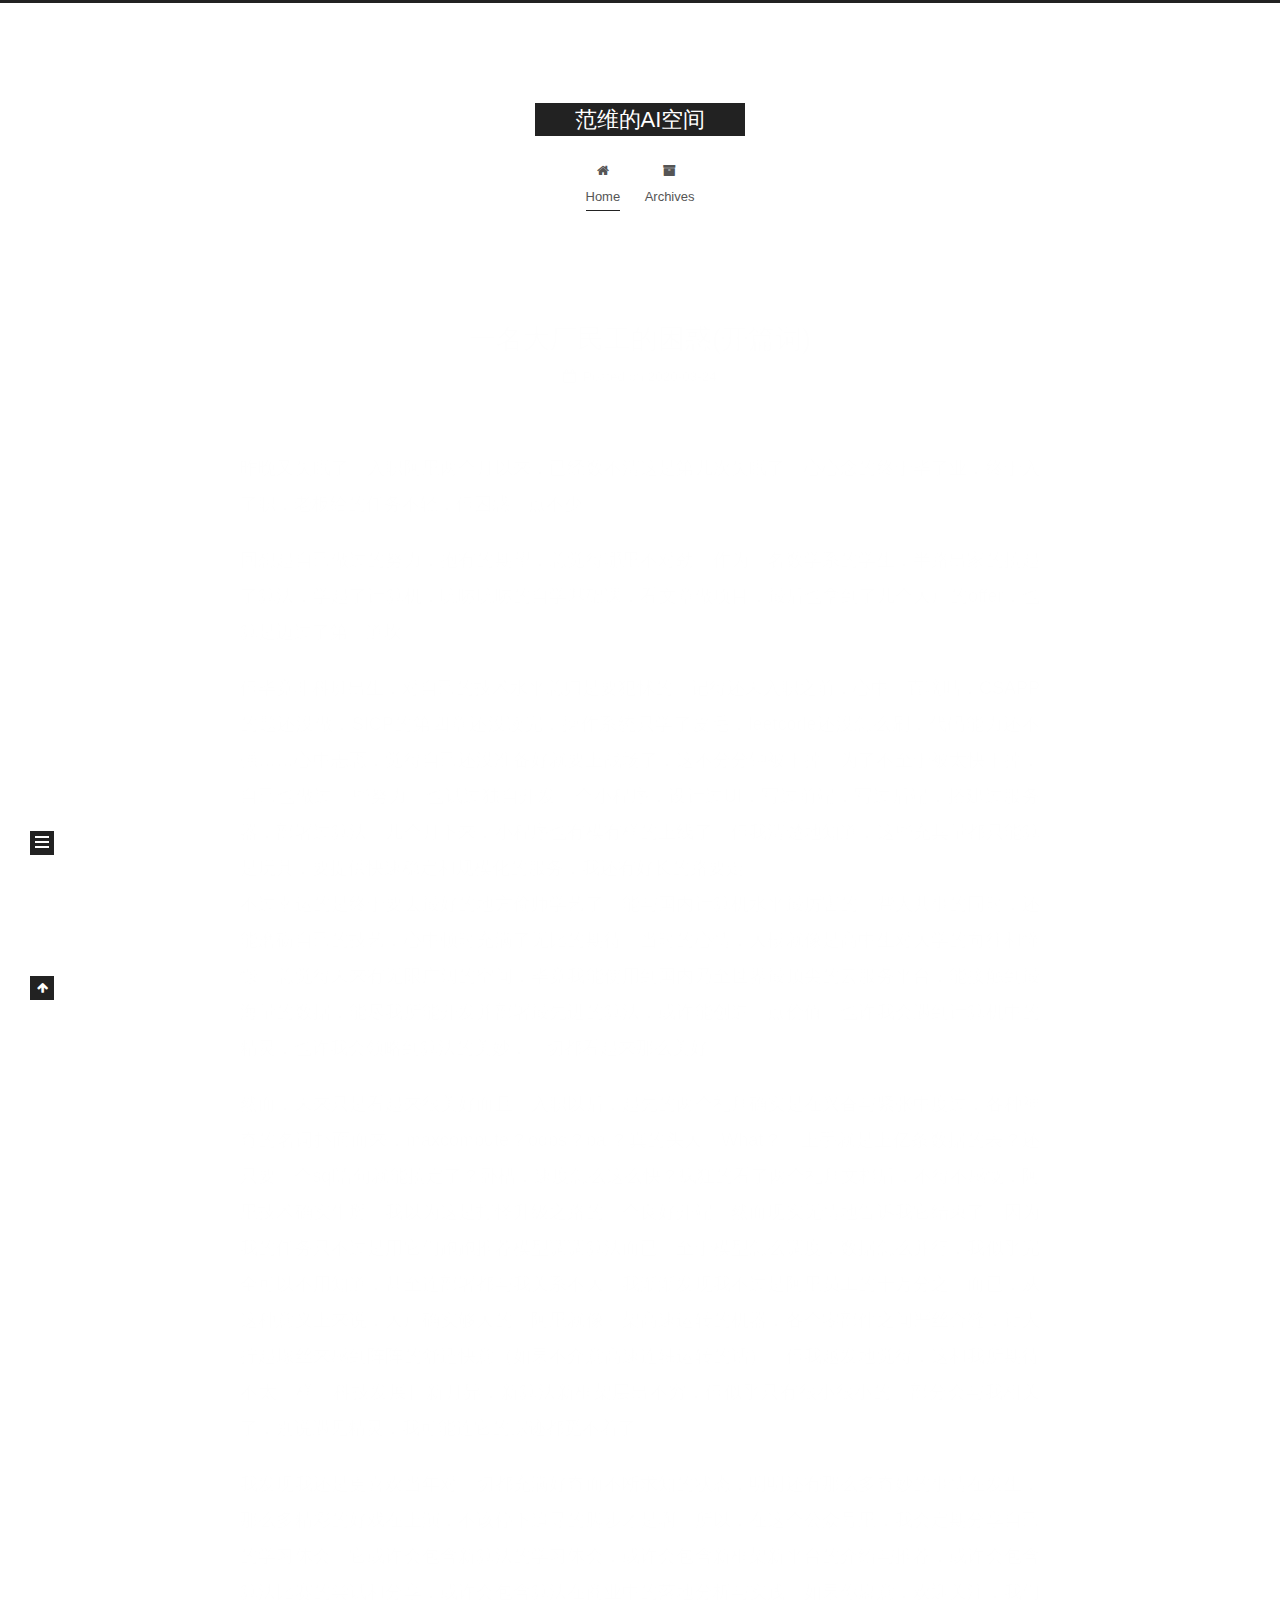
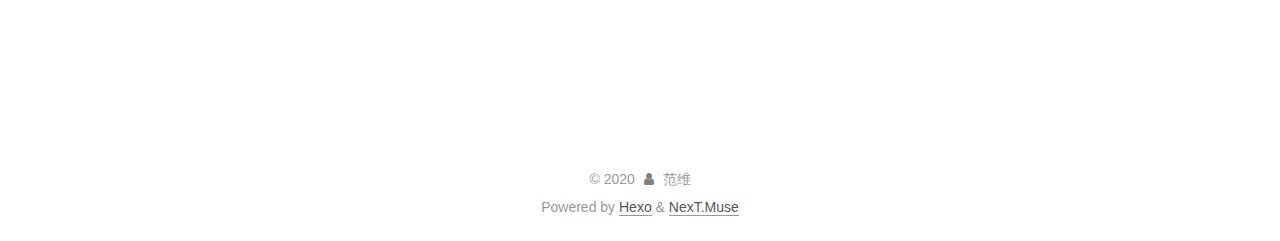
==== commit de9632eb: "Site updated: 2020-03-24 02:26:59" ====
--- a/index.html
+++ b/index.html
@@ -146,7 +146,7 @@
   
   
   <article itemscope itemtype="http://schema.org/Article" class="post-block" lang="zh-Hans">
-    <link itemprop="mainEntityOfPage" href="https://fanweiai.github.io/2020/03/24/(%E5%BC%80%E7%AF%87%E8%AF%8D)%E4%B8%80%E5%90%8D%E5%A4%A7%E5%8E%82%E6%B0%91%E5%B7%A5%E7%9A%84%E5%9B%B0%E6%83%91/">
+    <link itemprop="mainEntityOfPage" href="https://fanweiai.github.io/2020/03/24/%E4%B8%80%E5%90%8D%E5%A4%A7%E5%8E%82%E6%B0%91%E5%B7%A5%E7%9A%84%E5%9B%B0%E6%83%91(%E5%BC%80%E7%AF%87%E8%AF%8D)/">
 
     <span hidden itemprop="author" itemscope itemtype="http://schema.org/Person">
       <meta itemprop="image" content="/images/avatar.gif">
@@ -160,7 +160,7 @@
       <header class="post-header">
         <h2 class="post-title" itemprop="name headline">
           
-            <a href="/2020/03/24/(%E5%BC%80%E7%AF%87%E8%AF%8D)%E4%B8%80%E5%90%8D%E5%A4%A7%E5%8E%82%E6%B0%91%E5%B7%A5%E7%9A%84%E5%9B%B0%E6%83%91/" class="post-title-link" itemprop="url">(开篇词)一名大厂民工的困惑</a>
+            <a href="/2020/03/24/%E4%B8%80%E5%90%8D%E5%A4%A7%E5%8E%82%E6%B0%91%E5%B7%A5%E7%9A%84%E5%9B%B0%E6%83%91(%E5%BC%80%E7%AF%87%E8%AF%8D)/" class="post-title-link" itemprop="url">一名大厂民工的困惑(开篇词)</a>
         </h2>
 
         <div class="post-meta">
@@ -170,7 +170,7 @@
               </span>
               <span class="post-meta-item-text">Posted on</span>
 
-              <time title="Created: 2020-03-24 02:16:02" itemprop="dateCreated datePublished" datetime="2020-03-24T02:16:02+08:00">2020-03-24</time>
+              <time title="Created: 2020-03-24 02:26:07" itemprop="dateCreated datePublished" datetime="2020-03-24T02:26:07+08:00">2020-03-24</time>
             </span>
 
           
@@ -184,138 +184,11 @@
     <div class="post-body" itemprop="articleBody">
 
       
-          <h2 id="一名大厂民工的困惑"><a href="#一名大厂民工的困惑" class="headerlink" title="一名大厂民工的困惑"></a>一名大厂民工的困惑</h2><p>昨晚又失眠了。入职阿里两个月以来，已经数不清这是第几次失眠了。心心念的终于毕了业，终于入了职，老板给的任务不轻，但困惑一点不少。</p>
+          <p>昨晚又失眠了。入职阿里两个月以来，已经数不清这是第几次失眠了。心心念的终于毕了业，终于入了职，老板给的任务不轻，但困惑一点不少。</p>
 <p>回想起自己做过的努力，抱有的期望，总觉得哪里不对劲。作为一名数学系的学生，半路出家的搞起了算法，学起了计算机，吭哧吭哧的自学基础课，看文章做项目，最后也拿到了几个大厂的offer，也算是迈过了第一道坎。</p>
-<p>但毕竟非科班出生，对自己的技术水平总归是要犯怵的。记得还未入职之前，心中一直嘀咕，CSAPP的题还没做，SICP的第四章还没读完，操作系统只学了皮毛，leetcode还没怎么刷，代码能力还不强……心中忐忑，觉得自己还没准备好就要上战场了，这不分分钟被干掉。为了不至于被太快干掉，自己也做过一些努力。也试过独自开发一个小程序，设计过UI，写过前端，写过后端，搭建过服务器，部署过算法。几个月下来，小程序也有模有样的上线了。但我清楚地知道，这些充其量都只能算是玩具，要提供快速稳定和规模化的服务，我还有好长的路要走。<br>不过心中却也是充满了无比的期待，想着终于能去最好的地方偷师学艺了，可以看看国内计算机水平最厉害的一帮人都在干些什么，也能磨砺下自己的技艺了。当时的心情，大概就像是高中生对大学的向往和憧憬。总觉得未来有无限广阔的空间，毕竟我能使用到国内乃至世界最顶尖的云服务平台，能接触到最海量的数据，能尽我所能开发并部署最先进的算法，或许能创造一点价值。也许我会遇到计算机中的精灵，也许我会领略到算法的美妙，一切都看起来那么美好。</p>
+<p>但毕竟非科班出生，对自己的技术水平总归是要犯怵的。记得还未入职之前，心中一直嘀咕，CSAPP的题还没做，SICP的第四章还没读完，操作系统只学了皮毛，leetcode还没怎么刷，代码能力还不强……心中忐忑，觉得自己还没准备好就要上战场了，这不分分钟被干掉。为了不至于被太快干掉，自己也做过一些努力。也试过独自开发一个小程序，设计过UI，写过前端，写过后端，搭建过服务器，部署过算法。几个月下来，小程序也有模有样的上线了。但我清楚地知道，这些充其量都只能算是玩具，要提供快速稳定和规模化的服务，我还有好长的路要走。<br>不过幸运的是终于要去最好的地方偷师学艺了。能与国内计算机水平最厉害的一帮人共事的同时，还能磨砺自己的技艺，心中顿时充满了无比的期待。当时的心情，大概就像是高中生对大学的向往和憧憬。总觉得未来有无限广阔的空间，毕竟我能使用到国内乃至世界最顶尖的云服务平台，能接触到最海量的数据，能尽我所能开发并部署最先进的算法，或许能创造一点价值。也许我会遇到计算机中的精灵，也许我会领略到算法的美妙，一切都看起来那么美好。</p>
 <p>然而，未来只是看起来很美好而且。入职以后，起先的两个礼拜确实是在兴奋与紧张中度过，各种神奇的名词扑面而来，maxcompute？odps？pai？真的头大。What？一上手就是上亿条数据的表？还只要一个sql语句就能搞定了？卧槽，速度怎么这么快？疯狂的看了两个礼拜文档后，不得不感慨，阿里技术确实牛掰。我以为这是打怪升级之路的一个良好开端。然而现实无情地告诉我它结束了。因为我的任务只不过是用它们跑跑推荐模型调调算法而已。至于模型怎么调度，数据怎么并行，我似乎完全可以不用知道，甚至连部署都与我关系不大。我渐渐发现我不过是阿里员工的十万分之一而已，从这种意义上来说，大厂确实够大的。阿里就像一架高速运转的机器，各个零部件之间严丝合缝，让人拧起螺丝来感到阵阵的舒适快意（如果不介意高速连轴运转的话）。但我越发地觉得，这和我所期待不太一样。科技发展日新月异，新算法新框架层出不穷，但似乎只有很小很小的一部分会与我相关了，别说遇见精灵，我可能连它的踪迹都觅不着了。</p>
 <p>我发现我还是更喜欢当年对一切都充满好奇而不断求知的状态，明明还有那么多奇妙的事情在发生，那么多精彩的好戏在上演，不该停下追寻的脚步才是啊。所以，在这个公众号里，我会定期分享自己的学习体会。它或许会包含新算法的学习体会，或许会包含新框架新平台的介绍与推荐，或许会包含算法比赛的尝试和分享，或许会包含算法在商业中的落地分析与实践。如果你愿意，欢迎关注，我们一同进步，一同追寻那纷飞跳跃的精灵。愿我们都能收获快乐与成长。</p>
-
-      
-    </div>
-
-    
-    
-    
-      <footer class="post-footer">
-        <div class="post-eof"></div>
-      </footer>
-  </article>
-  
-  
-  
-
-        
-  
-  
-  <article itemscope itemtype="http://schema.org/Article" class="post-block" lang="zh-Hans">
-    <link itemprop="mainEntityOfPage" href="https://fanweiai.github.io/2020/03/24/hello-world-1/">
-
-    <span hidden itemprop="author" itemscope itemtype="http://schema.org/Person">
-      <meta itemprop="image" content="/images/avatar.gif">
-      <meta itemprop="name" content="范维">
-      <meta itemprop="description" content="">
-    </span>
-
-    <span hidden itemprop="publisher" itemscope itemtype="http://schema.org/Organization">
-      <meta itemprop="name" content="范维的AI空间">
-    </span>
-      <header class="post-header">
-        <h2 class="post-title" itemprop="name headline">
-          
-            <a href="/2020/03/24/hello-world-1/" class="post-title-link" itemprop="url">hello-world</a>
-        </h2>
-
-        <div class="post-meta">
-            <span class="post-meta-item">
-              <span class="post-meta-item-icon">
-                <i class="fa fa-calendar-o"></i>
-              </span>
-              <span class="post-meta-item-text">Posted on</span>
-
-              <time title="Created: 2020-03-24 01:51:36" itemprop="dateCreated datePublished" datetime="2020-03-24T01:51:36+08:00">2020-03-24</time>
-            </span>
-
-          
-
-        </div>
-      </header>
-
-    
-    
-    
-    <div class="post-body" itemprop="articleBody">
-
-      
-          
-      
-    </div>
-
-    
-    
-    
-      <footer class="post-footer">
-        <div class="post-eof"></div>
-      </footer>
-  </article>
-  
-  
-  
-
-        
-  
-  
-  <article itemscope itemtype="http://schema.org/Article" class="post-block" lang="zh-Hans">
-    <link itemprop="mainEntityOfPage" href="https://fanweiai.github.io/2020/03/24/hello-world/">
-
-    <span hidden itemprop="author" itemscope itemtype="http://schema.org/Person">
-      <meta itemprop="image" content="/images/avatar.gif">
-      <meta itemprop="name" content="范维">
-      <meta itemprop="description" content="">
-    </span>
-
-    <span hidden itemprop="publisher" itemscope itemtype="http://schema.org/Organization">
-      <meta itemprop="name" content="范维的AI空间">
-    </span>
-      <header class="post-header">
-        <h2 class="post-title" itemprop="name headline">
-          
-            <a href="/2020/03/24/hello-world/" class="post-title-link" itemprop="url">Hello World</a>
-        </h2>
-
-        <div class="post-meta">
-            <span class="post-meta-item">
-              <span class="post-meta-item-icon">
-                <i class="fa fa-calendar-o"></i>
-              </span>
-              <span class="post-meta-item-text">Posted on</span>
-
-              <time title="Created: 2020-03-24 01:34:14" itemprop="dateCreated datePublished" datetime="2020-03-24T01:34:14+08:00">2020-03-24</time>
-            </span>
-
-          
-
-        </div>
-      </header>
-
-    
-    
-    
-    <div class="post-body" itemprop="articleBody">
-
-      
-          <p>Welcome to <a href="https://hexo.io/" target="_blank" rel="noopener">Hexo</a>! This is your very first post. Check <a href="https://hexo.io/docs/" target="_blank" rel="noopener">documentation</a> for more info. If you get any problems when using Hexo, you can find the answer in <a href="https://hexo.io/docs/troubleshooting.html" target="_blank" rel="noopener">troubleshooting</a> or you can ask me on <a href="https://github.com/hexojs/hexo/issues" target="_blank" rel="noopener">GitHub</a>.</p>
-<h2 id="Quick-Start"><a href="#Quick-Start" class="headerlink" title="Quick Start"></a>Quick Start</h2><h3 id="Create-a-new-post"><a href="#Create-a-new-post" class="headerlink" title="Create a new post"></a>Create a new post</h3><figure class="highlight bash"><table><tr><td class="gutter"><pre><span class="line">1</span><br></pre></td><td class="code"><pre><span class="line">$ hexo new <span class="string">"My New Post"</span></span><br></pre></td></tr></table></figure>
-
-<p>More info: <a href="https://hexo.io/docs/writing.html" target="_blank" rel="noopener">Writing</a></p>
-<h3 id="Run-server"><a href="#Run-server" class="headerlink" title="Run server"></a>Run server</h3><figure class="highlight bash"><table><tr><td class="gutter"><pre><span class="line">1</span><br></pre></td><td class="code"><pre><span class="line">$ hexo server</span><br></pre></td></tr></table></figure>
-
-<p>More info: <a href="https://hexo.io/docs/server.html" target="_blank" rel="noopener">Server</a></p>
-<h3 id="Generate-static-files"><a href="#Generate-static-files" class="headerlink" title="Generate static files"></a>Generate static files</h3><figure class="highlight bash"><table><tr><td class="gutter"><pre><span class="line">1</span><br></pre></td><td class="code"><pre><span class="line">$ hexo generate</span><br></pre></td></tr></table></figure>
-
-<p>More info: <a href="https://hexo.io/docs/generating.html" target="_blank" rel="noopener">Generating</a></p>
-<h3 id="Deploy-to-remote-sites"><a href="#Deploy-to-remote-sites" class="headerlink" title="Deploy to remote sites"></a>Deploy to remote sites</h3><figure class="highlight bash"><table><tr><td class="gutter"><pre><span class="line">1</span><br></pre></td><td class="code"><pre><span class="line">$ hexo deploy</span><br></pre></td></tr></table></figure>
-
-<p>More info: <a href="https://hexo.io/docs/one-command-deployment.html" target="_blank" rel="noopener">Deployment</a></p>
 
       
     </div>
@@ -398,7 +271,7 @@
       <div class="site-state-item site-state-posts">
           <a href="/archives/">
         
-          <span class="site-state-item-count">3</span>
+          <span class="site-state-item-count">1</span>
           <span class="site-state-item-name">posts</span>
         </a>
       </div>
